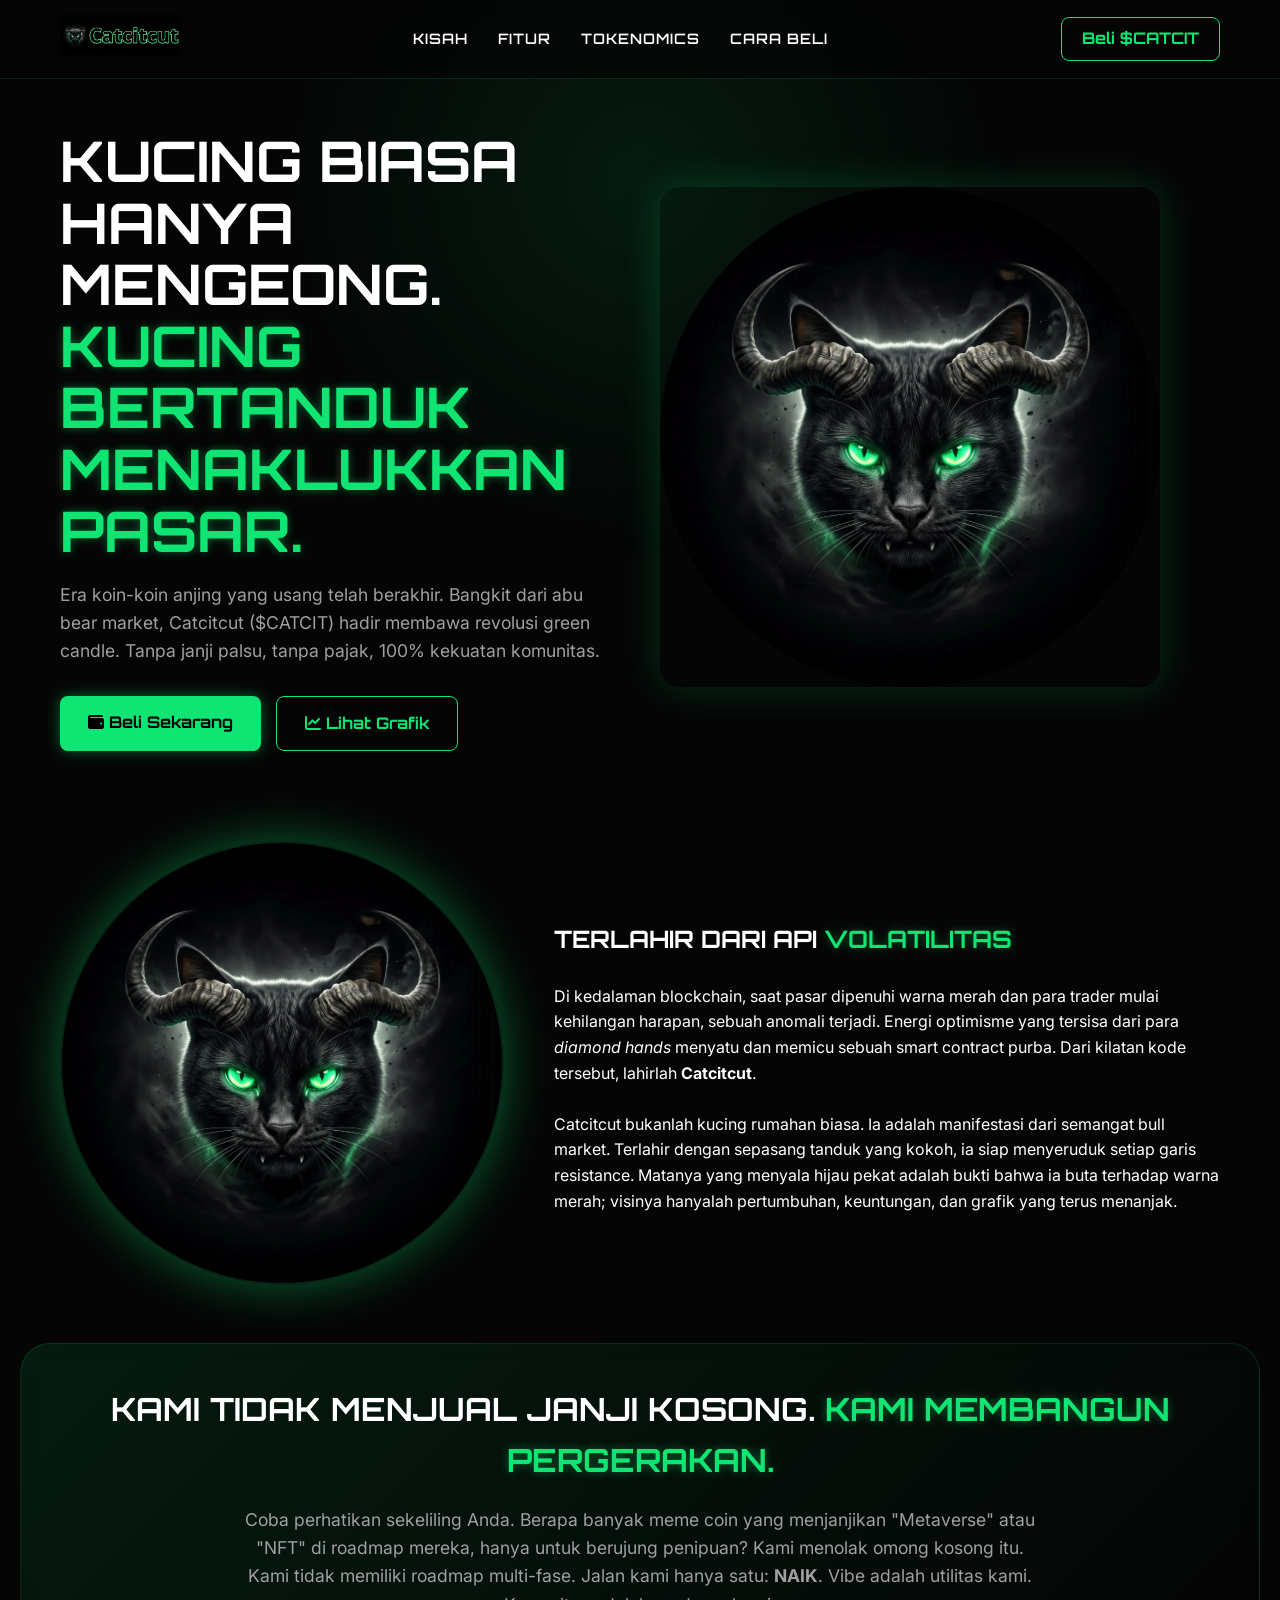
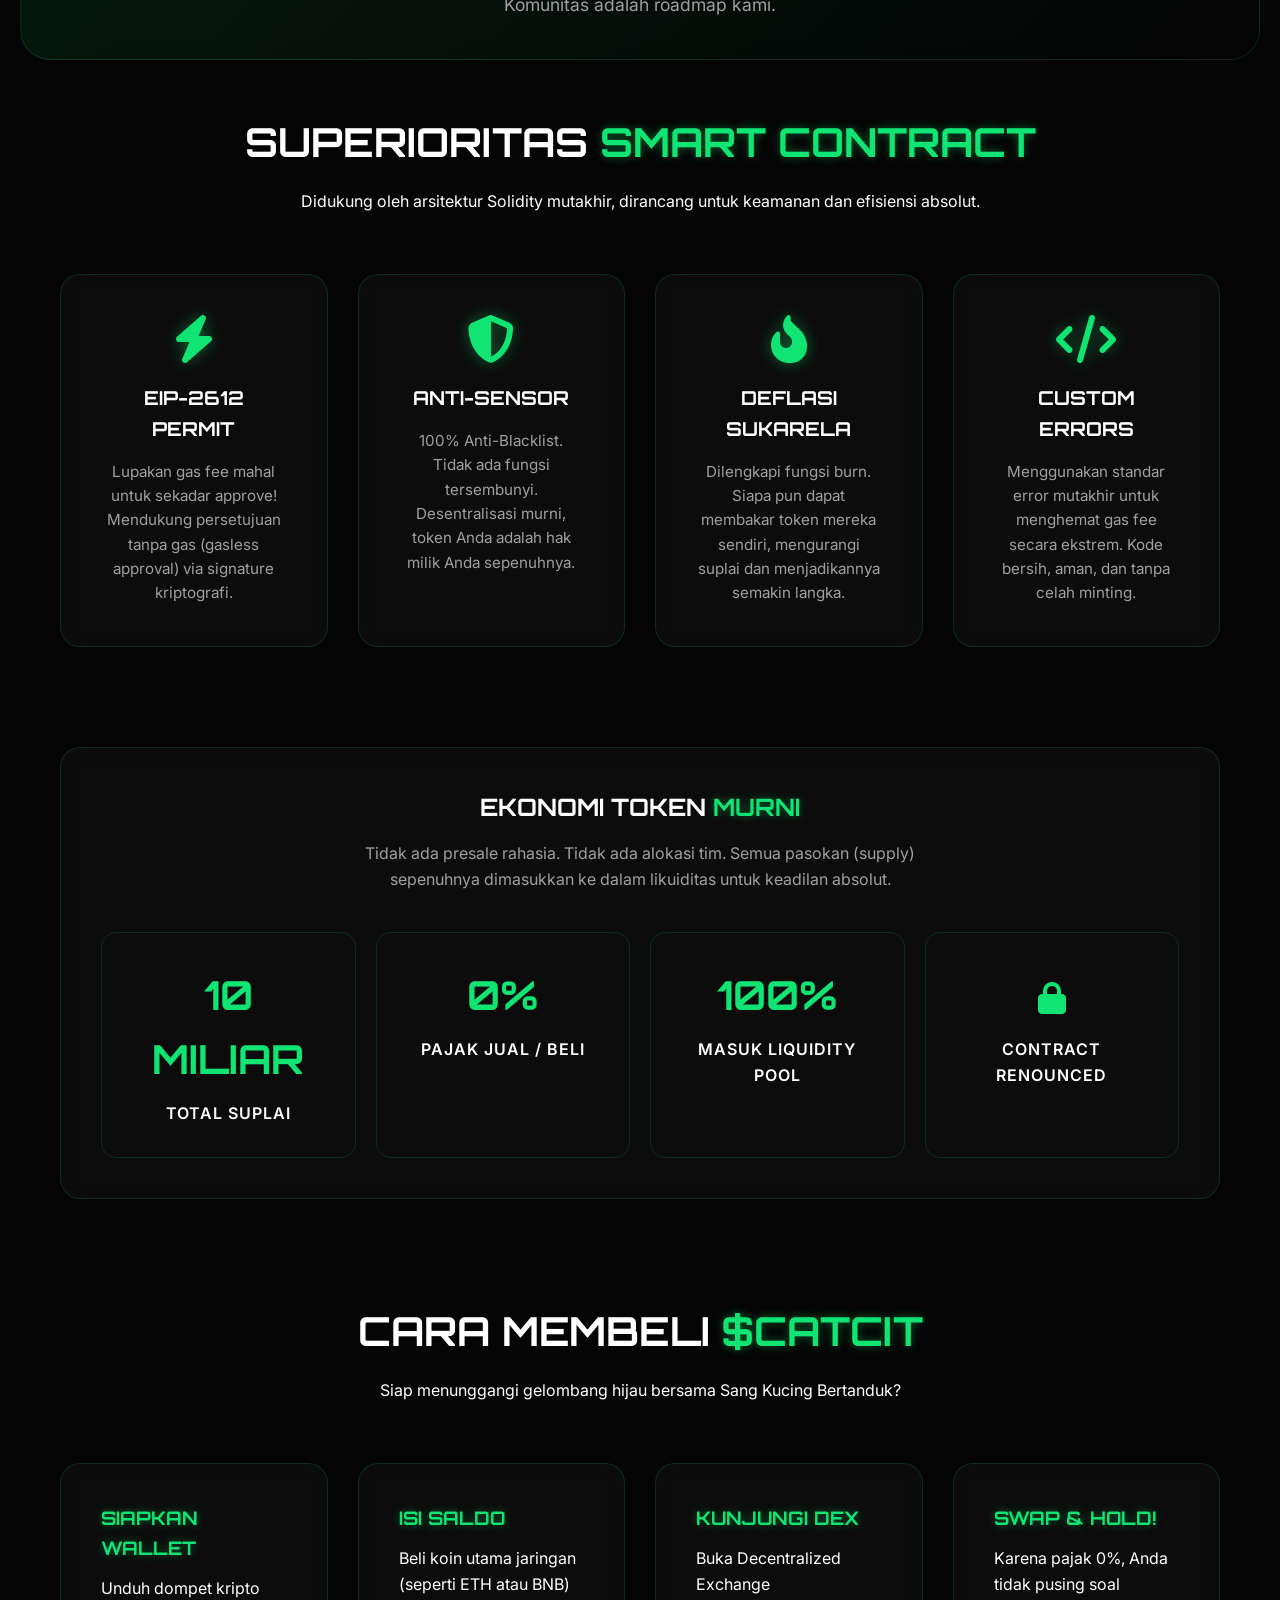
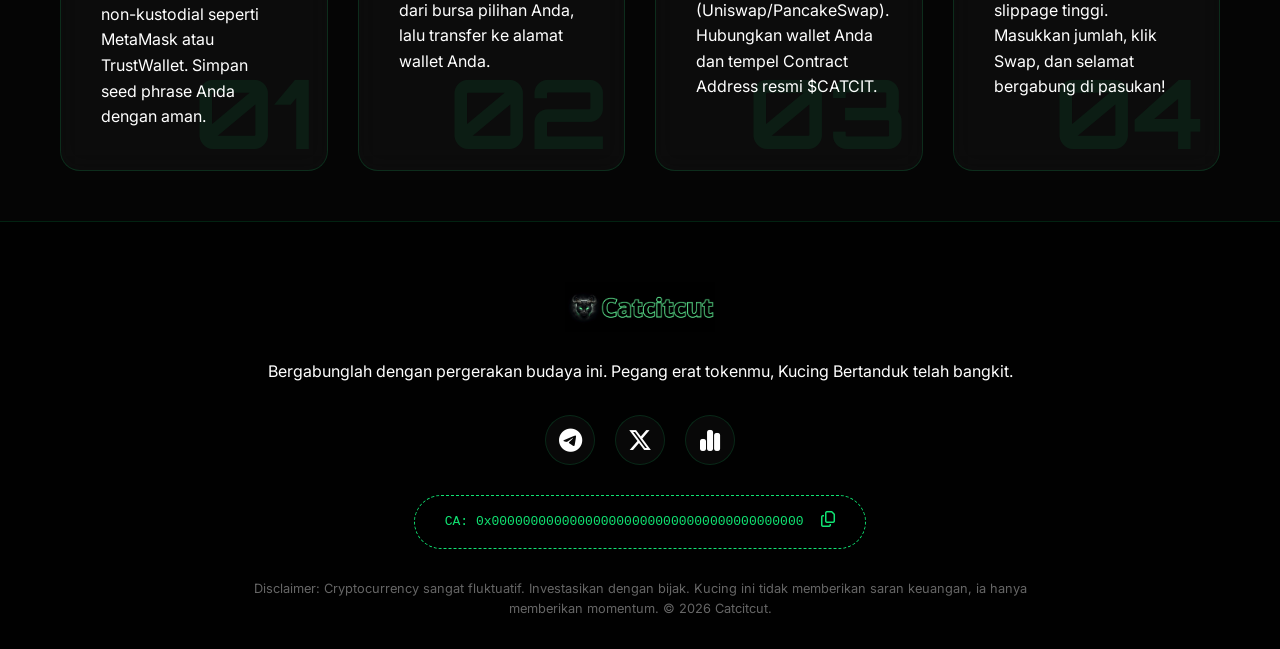
==== m.html @ 4933b70a "Update m.html" ====
<!DOCTYPE html>
<html lang="id">
<head>
    <meta charset="UTF-8">
    <meta name="viewport" content="width=device-width, initial-scale=1.0">
    <title>Catcitcut ($CATCIT) | Kucing Bertanduk Menaklukkan Pasar</title>
    
    <!-- Google Fonts: Orbitron (Futuristik) & Inter (Clean, Modern) -->
    <link rel="preconnect" href="https://fonts.googleapis.com">
    <link rel="preconnect" href="https://fonts.gstatic.com" crossorigin>
    <link href="https://fonts.googleapis.com/css2?family=Inter:wght@300;400;600&family=Orbitron:wght@500;700;900&display=swap" rel="stylesheet">
    
    <!-- Font Awesome -->
    <link rel="stylesheet" href="https://cdnjs.cloudflare.com/ajax/libs/font-awesome/6.4.0/css/all.min.css">

    <style>
        /* === CSS VARIABLES === */
        :root {
            --bg-color: #050505;
            --primary-green: #10E573;
            --primary-green-glow: rgba(16, 229, 115, 0.4);
            --glass-bg: rgba(255, 255, 255, 0.03);
            --glass-border: rgba(16, 229, 115, 0.15);
            --text-main: #ffffff;
            --text-muted: #a0a0a0;
        }

        /* === GLOBAL RESET & TYPOGRAPHY === */
        * {
            margin: 0;
            padding: 0;
            box-sizing: border-box;
            scroll-behavior: smooth;
        }

        body {
            background-color: var(--bg-color);
            color: var(--text-main);
            font-family: 'Inter', sans-serif;
            overflow-x: hidden;
            line-height: 1.6;
        }

        h1, h2, h3, h4, .brand-font {
            font-family: 'Orbitron', sans-serif;
            text-transform: uppercase;
        }

        a { text-decoration: none; color: inherit; }
        
        /* === AMBIENT BACKGROUND GLOW === */
        .ambient-glow {
            position: fixed;
            top: 20%;
            left: 50%;
            transform: translate(-50%, -50%);
            width: 60vw;
            height: 60vw;
            background: radial-gradient(circle, rgba(16,229,115,0.1) 0%, rgba(5,5,5,0) 70%);
            z-index: -1;
            pointer-events: none;
            animation: pulse-glow 8s infinite alternate ease-in-out;
        }

        /* === REUSABLE CLASSES === */
        .glass-panel {
            background: var(--glass-bg);
            backdrop-filter: blur(12px);
            -webkit-backdrop-filter: blur(12px);
            border: 1px solid var(--glass-border);
            border-radius: 20px;
            padding: 40px;
            transition: transform 0.3s ease, box-shadow 0.3s ease;
        }
        
        .glass-panel:hover {
            transform: translateY(-5px);
            box-shadow: 0 10px 30px var(--primary-green-glow);
        }

        .container {
            max-width: 1200px;
            margin: 0 auto;
            padding: 0 20px;
        }

        .text-green { color: var(--primary-green); text-shadow: 0 0 10px var(--primary-green-glow); }
        
        /* === BUTTONS === */
        .btn {
            display: inline-block;
            padding: 14px 28px;
            border-radius: 8px;
            font-family: 'Orbitron', sans-serif;
            font-weight: 700;
            font-size: 1rem;
            cursor: pointer;
            transition: all 0.3s ease;
            text-align: center;
        }

        .btn-primary {
            background: var(--primary-green);
            color: #000;
            box-shadow: 0 0 15px var(--primary-green-glow);
            border: none;
        }

        .btn-primary:hover {
            background: #0ed169;
            box-shadow: 0 0 25px var(--primary-green);
            transform: scale(1.05);
        }

        .btn-outline {
            background: transparent;
            color: var(--primary-green);
            border: 1px solid var(--primary-green);
        }

        .btn-outline:hover {
            background: rgba(16, 229, 115, 0.1);
            box-shadow: 0 0 15px var(--primary-green-glow);
        }

        /* === NAVBAR === */
        nav {
            position: fixed;
            top: 0;
            width: 100%;
            z-index: 100;
            background: rgba(5, 5, 5, 0.7);
            backdrop-filter: blur(10px);
            border-bottom: 1px solid var(--glass-border);
            padding: 15px 0;
        }

        .nav-container {
            display: flex;
            justify-content: space-between;
            align-items: center;
        }

        .nav-logo img { height: 40px; object-fit: contain; }

        .nav-links {
            display: flex;
            gap: 30px;
            list-style: none;
        }

        .nav-links a {
            font-size: 0.9rem;
            font-weight: 600;
            letter-spacing: 1px;
            transition: color 0.3s;
        }

        .nav-links a:hover { color: var(--primary-green); }

        /* === HERO SECTION === */
        .hero {
            /* Hapus min-height: 100vh; */
            padding: 130px 0 40px 0; /* Beri jarak atas untuk navbar, dan jarak bawah agar tidak terlalu jauh */
            display: flex;
            align-items: center;
        }

        .hero-content {
            display: grid;
            grid-template-columns: 1fr 1fr;
            gap: 40px;
            align-items: center;
        }

        .hero-text h1 {
            font-size: 3.5rem;
            line-height: 1.1;
            margin-bottom: 20px;
        }

        .hero-text p {
            font-size: 1.1rem;
            color: var(--text-muted);
            margin-bottom: 30px;
        }

        .hero-buttons {
            display: flex;
            gap: 15px;
            flex-wrap: wrap;
        }

        .hero-image img {
            width: 100%;
            max-width: 500px;
            border-radius: 20px;
            animation: float 6s ease-in-out infinite;
            box-shadow: 0 0 40px rgba(16, 229, 115, 0.2);
        }

        /* === LORE & SECTIONS === */
        section { padding: 50px 0; }
        
        .section-header {
            text-align: center;
            margin-bottom: 60px;
        }

        .section-header h2 { font-size: 2.5rem; margin-bottom: 15px; }
        
        .lore-grid {
            display: grid;
            grid-template-columns: 1fr 1.5fr;
            gap: 50px;
            align-items: center;
        }

        .lore-image img {
            width: 100%;
            border-radius: 50%;
            box-shadow: 0 0 50px var(--primary-green-glow);
            border: 2px solid var(--glass-border);
        }

        /* === ANTI-ROADMAP BANNER === */
        .manifesto-banner {
            text-align: center;
            background: linear-gradient(135deg, rgba(16,229,115,0.1), rgba(0,0,0,0));
        }

        .manifesto-banner h2 { font-size: 2rem; color: #fff; margin-bottom: 20px;}

        /* === FEATURES === */
        .features-grid {
            display: grid;
            grid-template-columns: repeat(auto-fit, minmax(250px, 1fr));
            gap: 30px;
        }

        .feature-card { text-align: center; }
        .feature-card i {
            font-size: 3rem;
            color: var(--primary-green);
            margin-bottom: 20px;
            text-shadow: 0 0 15px var(--primary-green-glow);
        }
        .feature-card h3 { margin-bottom: 15px; font-size: 1.2rem; }
        .feature-card p { color: var(--text-muted); font-size: 0.95rem; }

        /* === TOKENOMICS === */
        .tokenomics-wrap {
            display: flex;
            flex-direction: column;
            align-items: center;
            text-align: center;
        }
        .token-stat-grid {
            display: grid;
            grid-template-columns: repeat(auto-fit, minmax(200px, 1fr));
            gap: 20px;
            width: 100%;
            margin-top: 40px;
        }
        .token-stat {
            padding: 30px;
            border-radius: 15px;
            background: none;
            border: 1px solid var(--glass-border);
        }
        .token-stat h3 { font-size: 2.5rem; color: var(--primary-green); margin-bottom: 10px; }
        .token-stat p { font-weight: 600; text-transform: uppercase; letter-spacing: 1px; }

        /* === HOW TO BUY === */
        .htb-grid {
            display: grid;
            grid-template-columns: repeat(auto-fit, minmax(220px, 1fr));
            gap: 30px;
        }
        
        .htb-step { 
            position: relative; 
            z-index: 1; 
            overflow: hidden; 
            display: flex;
            flex-direction: column;
        }
        
        .step-number {
            position: absolute;
            bottom: 10px;      /* Dibuat positif agar pas menempel di dalam kotak bagian bawah */
            right: 15px;       /* Dibuat positif agar tidak keluar dari batas kanan kotak */
            font-size: 6rem;   
            line-height: 1;
            font-family: 'Orbitron', sans-serif;
            color: rgba(16, 229, 115, 0.08); 
            font-weight: 700;
            z-index: 0;
            pointer-events: none;
            user-select: none;
        }
        
        .htb-step h3 {
            position: relative;
            z-index: 2; 
            margin-bottom: 12px;
        }

        .htb-step p {
            position: relative;
            z-index: 2; 
        }
        
        /* === FOOTER === */
        footer {
            border-top: 1px solid var(--glass-border);
            padding: 60px 0 30px;
            background: rgba(0,0,0,0.8);
            text-align: center;
        }
        .social-links {
            display: flex;
            justify-content: center;
            gap: 20px;
            margin: 30px 0;
        }
        .social-links a {
            display: inline-flex;
            justify-content: center;
            align-items: center;
            width: 50px;
            height: 50px;
            border-radius: 50%;
            background: var(--glass-bg);
            border: 1px solid var(--glass-border);
            font-size: 1.5rem;
            transition: all 0.3s;
        }
        .social-links a:hover {
            background: var(--primary-green);
            color: #000;
            box-shadow: 0 0 15px var(--primary-green);
        }
        .contract-box {
            display: inline-block;
            background: #000;
            padding: 15px 30px;
            border-radius: 50px;
            border: 1px dashed var(--primary-green);
            margin-bottom: 30px;
            font-family: monospace;
            color: var(--primary-green);
            word-break: break-all;
        }

        /* === ANIMATIONS === */
        @keyframes float {
            0% { transform: translateY(0px); }
            50% { transform: translateY(-20px); }
            100% { transform: translateY(0px); }
        }
        @keyframes pulse-glow {
            0% { opacity: 0.5; transform: translate(-50%, -50%) scale(1); }
            100% { opacity: 0.8; transform: translate(-50%, -50%) scale(1.1); }
        }

        /* Scroll Reveal Utility Classes */
        .reveal {
            opacity: 0;
            transform: translateY(50px);
            transition: all 0.8s cubic-bezier(0.5, 0, 0, 1);
        }
        .reveal.active {
            opacity: 1;
            transform: translateY(0);
        }

        /* Efek Hover untuk Contract Box */
        .contract-box {
            cursor: pointer;
            transition: all 0.3s ease;
            user-select: none;
        }
        .contract-box:hover {
            background: rgba(16, 229, 115, 0.1);
            box-shadow: 0 0 15px var(--primary-green-glow);
            transform: scale(1.02);
        }

        /* === TOAST NOTIFICATION === */
        #toast {
            visibility: hidden;
            min-width: 280px;
            background-color: var(--primary-green);
            color: #000;
            text-align: center;
            border-radius: 8px;
            padding: 16px;
            position: fixed;
            z-index: 9999;
            left: 50%;
            bottom: 30px;
            transform: translateX(-50%);
            font-family: 'Inter', sans-serif;
            font-weight: 700;
            box-shadow: 0 0 20px var(--primary-green-glow);
            opacity: 0;
            transition: opacity 0.3s, bottom 0.3s;
        }

        #toast.show {
            visibility: visible;
            opacity: 1;
            bottom: 50px;
        }

        /* === MOBILE RESPONSIVE === */
        @media (max-width: 992px) {
            .hero-text h1 { font-size: 2.8rem; }
            .lore-grid { grid-template-columns: 1fr; text-align: center; }
            .lore-image { order: -1; max-width: 300px; margin: 0 auto; }
        }

        @media (max-width: 768px) {
            .nav-links { display: none; } 
            .hero-content { 
                grid-template-columns: 1fr; 
                text-align: center; 
                gap: 20px; /* Merapatkan jarak antara gambar dan teks di mode HP */
            }
            .hero-buttons { justify-content: center; }
            .hero-image { order: -1; margin: 0 auto; width: 80%; } /* Atur lebar gambar di HP */
            .hero-text h1 { font-size: 2.2rem; }
            
            /* Khusus mode HP, jarak antar section dirapatkan lagi */
            section { padding: 40px 0; }
            
            /* Khusus hero di mode HP */
            .hero { padding: 110px 0 30px 0; }
        }
    </style>
</head>
<body>

    <div class="ambient-glow"></div>

    <!-- NAVBAR -->
    <nav>
        <div class="container nav-container">
            <a href="#" class="nav-logo">
                <!-- Memanggil Logo Text Sesuai Instruksi -->
                <img src="Catcitcut_20260717_221025_0000.png" alt="Catcitcut Logo">
            </a>
            <ul class="nav-links brand-font">
                <li><a href="#lore">Kisah</a></li>
                <li><a href="#features">Fitur</a></li>
                <li><a href="#tokenomics">Tokenomics</a></li>
                <li><a href="#how-to-buy">Cara Beli</a></li>
            </ul>
            <a href="#how-to-buy" class="btn btn-outline" style="padding: 8px 20px;">Beli $CATCIT</a>
        </div>
    </nav>

    <!-- HERO SECTION -->
    <section class="hero">
        <div class="container hero-content reveal">
            <div class="hero-text">
                <h1>Kucing Biasa Hanya Mengeong.<br><span class="text-green">Kucing Bertanduk Menaklukkan Pasar.</span></h1>
                <p>Era koin-koin anjing yang usang telah berakhir. Bangkit dari abu bear market, Catcitcut ($CATCIT) hadir membawa revolusi green candle. Tanpa janji palsu, tanpa pajak, 100% kekuatan komunitas.</p>
                <div class="hero-buttons">
                    <a href="#how-to-buy" class="btn btn-primary"><i class="fa-solid fa-wallet"></i> Beli Sekarang</a>
                    <a href="#" class="btn btn-outline"><i class="fa-solid fa-chart-line"></i> Lihat Grafik</a>
                </div>
            </div>
            <div class="hero-image">
                <!-- Memanggil Gambar Kucing Utama -->
                <img src="1000319745-picsay.png" alt="Catcitcut Demon Cat">
            </div>
        </div>
    </section>

    <!-- LORE SECTION -->
    <section id="lore">
        <div class="container lore-grid reveal">
            <div class="lore-image">
                <img src="1000319745-picsay.png" alt="Catcitcut Eyes">
            </div>
            <div class="lore-text">
                <h2 class="brand-font">Terlahir dari Api <span class="text-green">Volatilitas</span></h2>
                <br>
                <p>Di kedalaman blockchain, saat pasar dipenuhi warna merah dan para trader mulai kehilangan harapan, sebuah anomali terjadi. Energi optimisme yang tersisa dari para <em>diamond hands</em> menyatu dan memicu sebuah smart contract purba. Dari kilatan kode tersebut, lahirlah <strong>Catcitcut</strong>.</p>
                <br>
                <p>Catcitcut bukanlah kucing rumahan biasa. Ia adalah manifestasi dari semangat bull market. Terlahir dengan sepasang tanduk yang kokoh, ia siap menyeruduk setiap garis resistance. Matanya yang menyala hijau pekat adalah bukti bahwa ia buta terhadap warna merah; visinya hanyalah pertumbuhan, keuntungan, dan grafik yang terus menanjak.</p>
            </div>
        </div>
    </section>

    <!-- ANTI-ROADMAP BANNER -->
    <section class="manifesto-banner glass-panel reveal" style="margin: 0 20px; border-radius: 30px;">
        <div class="container">
            <h2>Kami Tidak Menjual Janji Kosong. <span class="text-green">Kami Membangun Pergerakan.</span></h2>
            <p style="max-width: 800px; margin: 0 auto; color: var(--text-muted); font-size: 1.1rem;">
                Coba perhatikan sekeliling Anda. Berapa banyak meme coin yang menjanjikan "Metaverse" atau "NFT" di roadmap mereka, hanya untuk berujung penipuan? Kami menolak omong kosong itu. Kami tidak memiliki roadmap multi-fase. Jalan kami hanya satu: <strong>NAIK</strong>. Vibe adalah utilitas kami. Komunitas adalah roadmap kami.
            </p>
        </div>
    </section>

    <!-- FEATURES SECTION (SMART CONTRACT) -->
    <section id="features">
        <div class="container reveal">
            <div class="section-header">
                <h2>Superioritas <span class="text-green">Smart Contract</span></h2>
                <p>Didukung oleh arsitektur Solidity mutakhir, dirancang untuk keamanan dan efisiensi absolut.</p>
            </div>
            <div class="features-grid">
                <div class="feature-card glass-panel">
                    <i class="fa-solid fa-bolt"></i>
                    <h3 class="brand-font">EIP-2612 Permit</h3>
                    <p>Lupakan gas fee mahal untuk sekadar approve! Mendukung persetujuan tanpa gas (gasless approval) via signature kriptografi.</p>
                </div>
                <div class="feature-card glass-panel">
                    <i class="fa-solid fa-shield-halved"></i>
                    <h3 class="brand-font">Anti-Sensor</h3>
                    <p>100% Anti-Blacklist. Tidak ada fungsi tersembunyi. Desentralisasi murni, token Anda adalah hak milik Anda sepenuhnya.</p>
                </div>
                <div class="feature-card glass-panel">
                    <i class="fa-solid fa-fire-flame-curved"></i>
                    <h3 class="brand-font">Deflasi Sukarela</h3>
                    <p>Dilengkapi fungsi burn. Siapa pun dapat membakar token mereka sendiri, mengurangi suplai dan menjadikannya semakin langka.</p>
                </div>
                <div class="feature-card glass-panel">
                    <i class="fa-solid fa-code"></i>
                    <h3 class="brand-font">Custom Errors</h3>
                    <p>Menggunakan standar error mutakhir untuk menghemat gas fee secara ekstrem. Kode bersih, aman, dan tanpa celah minting.</p>
                </div>
            </div>
        </div>
    </section>

    <!-- TOKENOMICS SECTION -->
    <section id="tokenomics">
        <div class="container reveal">
            <div class="glass-panel tokenomics-wrap">
                <h2>Ekonomi Token <span class="text-green">Murni</span></h2>
                <p style="color: var(--text-muted); max-width: 600px; margin-top: 15px;">Tidak ada presale rahasia. Tidak ada alokasi tim. Semua pasokan (supply) sepenuhnya dimasukkan ke dalam likuiditas untuk keadilan absolut.</p>
                
                <div class="token-stat-grid">
                    <div class="token-stat">
                        <h3>10 Miliar</h3>
                        <p>Total Suplai</p>
                    </div>
                    <div class="token-stat">
                        <h3>0%</h3>
                        <p>Pajak Jual / Beli</p>
                    </div>
                    <div class="token-stat">
                        <h3>100%</h3>
                        <p>Masuk Liquidity Pool</p>
                    </div>
                    <div class="token-stat">
                        <h3><i class="fa-solid fa-lock" style="font-size: 2rem;"></i></h3>
                        <p>Contract Renounced</p>
                    </div>
                </div>
            </div>
        </div>
    </section>

    <!-- HOW TO BUY SECTION -->
    <section id="how-to-buy">
        <div class="container reveal">
            <div class="section-header">
                <h2>Cara Membeli <span class="text-green">$CATCIT</span></h2>
                <p>Siap menunggangi gelombang hijau bersama Sang Kucing Bertanduk?</p>
            </div>
            <div class="htb-grid">
                <div class="htb-step glass-panel">
                    <span class="step-number">01</span>
                    <h3 class="brand-font text-green">Siapkan Wallet</h3>
                    <p>Unduh dompet kripto non-kustodial seperti MetaMask atau TrustWallet. Simpan seed phrase Anda dengan aman.</p>
                </div>
                <div class="htb-step glass-panel">
                    <span class="step-number">02</span>
                    <h3 class="brand-font text-green">Isi Saldo</h3>
                    <p>Beli koin utama jaringan (seperti ETH atau BNB) dari bursa pilihan Anda, lalu transfer ke alamat wallet Anda.</p>
                </div>
                <div class="htb-step glass-panel">
                    <span class="step-number">03</span>
                    <h3 class="brand-font text-green">Kunjungi DEX</h3>
                    <p>Buka Decentralized Exchange (Uniswap/PancakeSwap). Hubungkan wallet Anda dan tempel Contract Address resmi $CATCIT.</p>
                </div>
                <div class="htb-step glass-panel">
                    <span class="step-number">04</span>
                    <h3 class="brand-font text-green">Swap & Hold!</h3>
                    <p>Karena pajak 0%, Anda tidak pusing soal slippage tinggi. Masukkan jumlah, klik Swap, dan selamat bergabung di pasukan!</p>
                </div>
            </div>
        </div>
    </section>

    <!-- FOOTER -->
    <footer class="reveal">
        <div class="container">
            <img src="Catcitcut_20260717_221025_0000.png" alt="Catcitcut Logo" style="height: 50px; margin-bottom: 20px;">
            <p>Bergabunglah dengan pergerakan budaya ini. Pegang erat tokenmu, Kucing Bertanduk telah bangkit.</p>
            
            <div class="social-links">
                <a href="#"><i class="fa-brands fa-telegram"></i></a>
                <a href="#"><i class="fa-brands fa-x-twitter"></i></a>
                <a href="#"><i class="fa-solid fa-chart-simple"></i></a>
            </div>

            <div class="contract-box" onclick="copyCA()" title="Klik untuk menyalin">
                CA: <span id="ca-text">0x0000000000000000000000000000000000000000</span>
                <i class="fa-regular fa-copy" style="margin-left: 10px;"></i>
            </div>

            <p style="font-size: 0.8rem; color: #666; max-width: 800px; margin: 0 auto;">
                Disclaimer: Cryptocurrency sangat fluktuatif. Investasikan dengan bijak. Kucing ini tidak memberikan saran keuangan, ia hanya memberikan momentum. © 2026 Catcitcut.
            </p>
        </div>
    </footer>

    <div id="toast"><i class="fa-solid fa-check"></i> Contract Address berhasil tersalin!</div>

    <!-- Vanilla JS untuk Animasi Smooth Scroll (Lightweight Intersection Observer) -->
    <script>
        document.addEventListener("DOMContentLoaded", function() {
            const reveals = document.querySelectorAll(".reveal");

            const revealOptions = {
                threshold: 0.15,
                rootMargin: "0px 0px -50px 0px"
            };

            const revealOnScroll = new IntersectionObserver(function(entries, observer) {
                entries.forEach(entry => {
                    if (!entry.isIntersecting) return;
                    entry.target.classList.add("active");
                    observer.unobserve(entry.target); // Animasi hanya berjalan sekali
                });
            }, revealOptions);

            reveals.forEach(reveal => {
                revealOnScroll.observe(reveal);
            });
        });

        // Fungsi Copy Contract Address & Munculkan Toast
        function copyCA() {
            const caText = document.getElementById("ca-text").innerText;
            navigator.clipboard.writeText(caText).then(() => {
                const toast = document.getElementById("toast");
                toast.classList.add("show");
                
                // Hilangkan toast setelah 3 detik
                setTimeout(() => { 
                    toast.classList.remove("show"); 
                }, 3000);
            }).catch(err => {
                console.error('Gagal menyalin teks: ', err);
            });
        }
    </script>
</body>
</html>
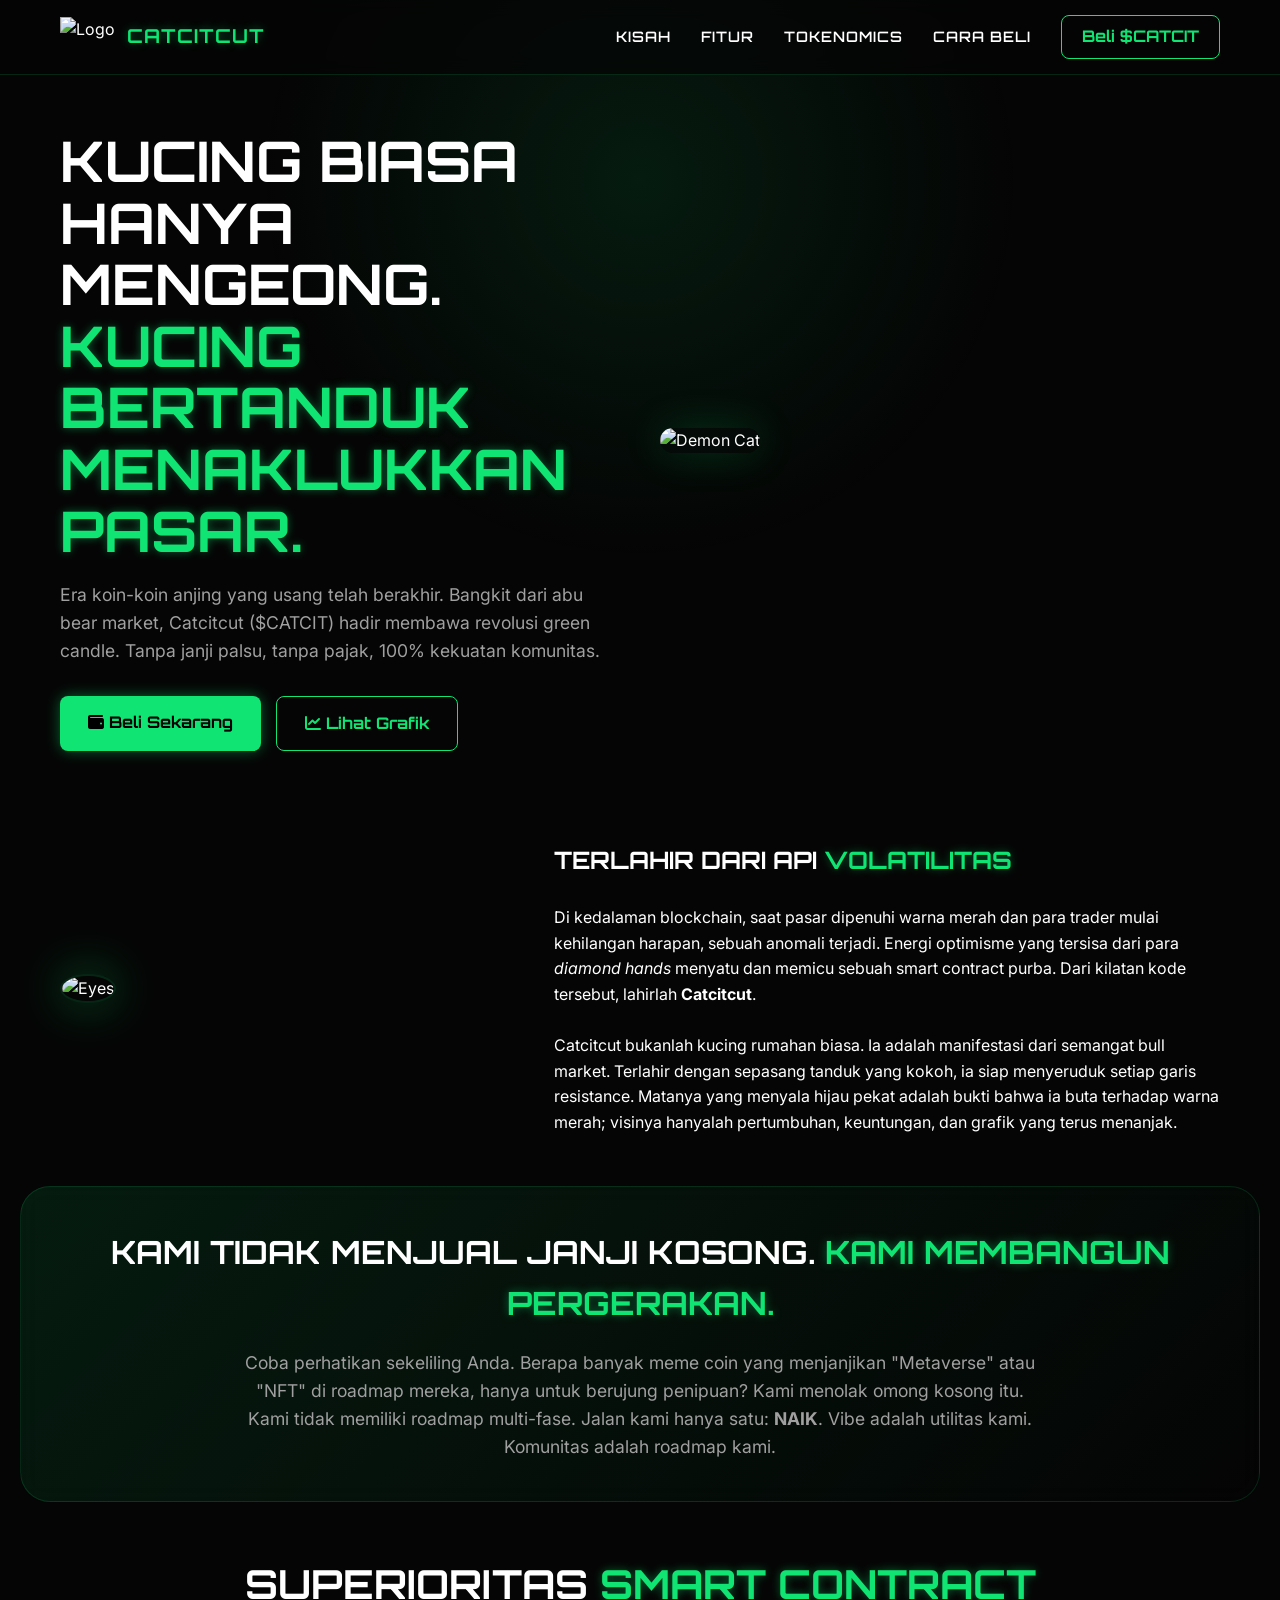
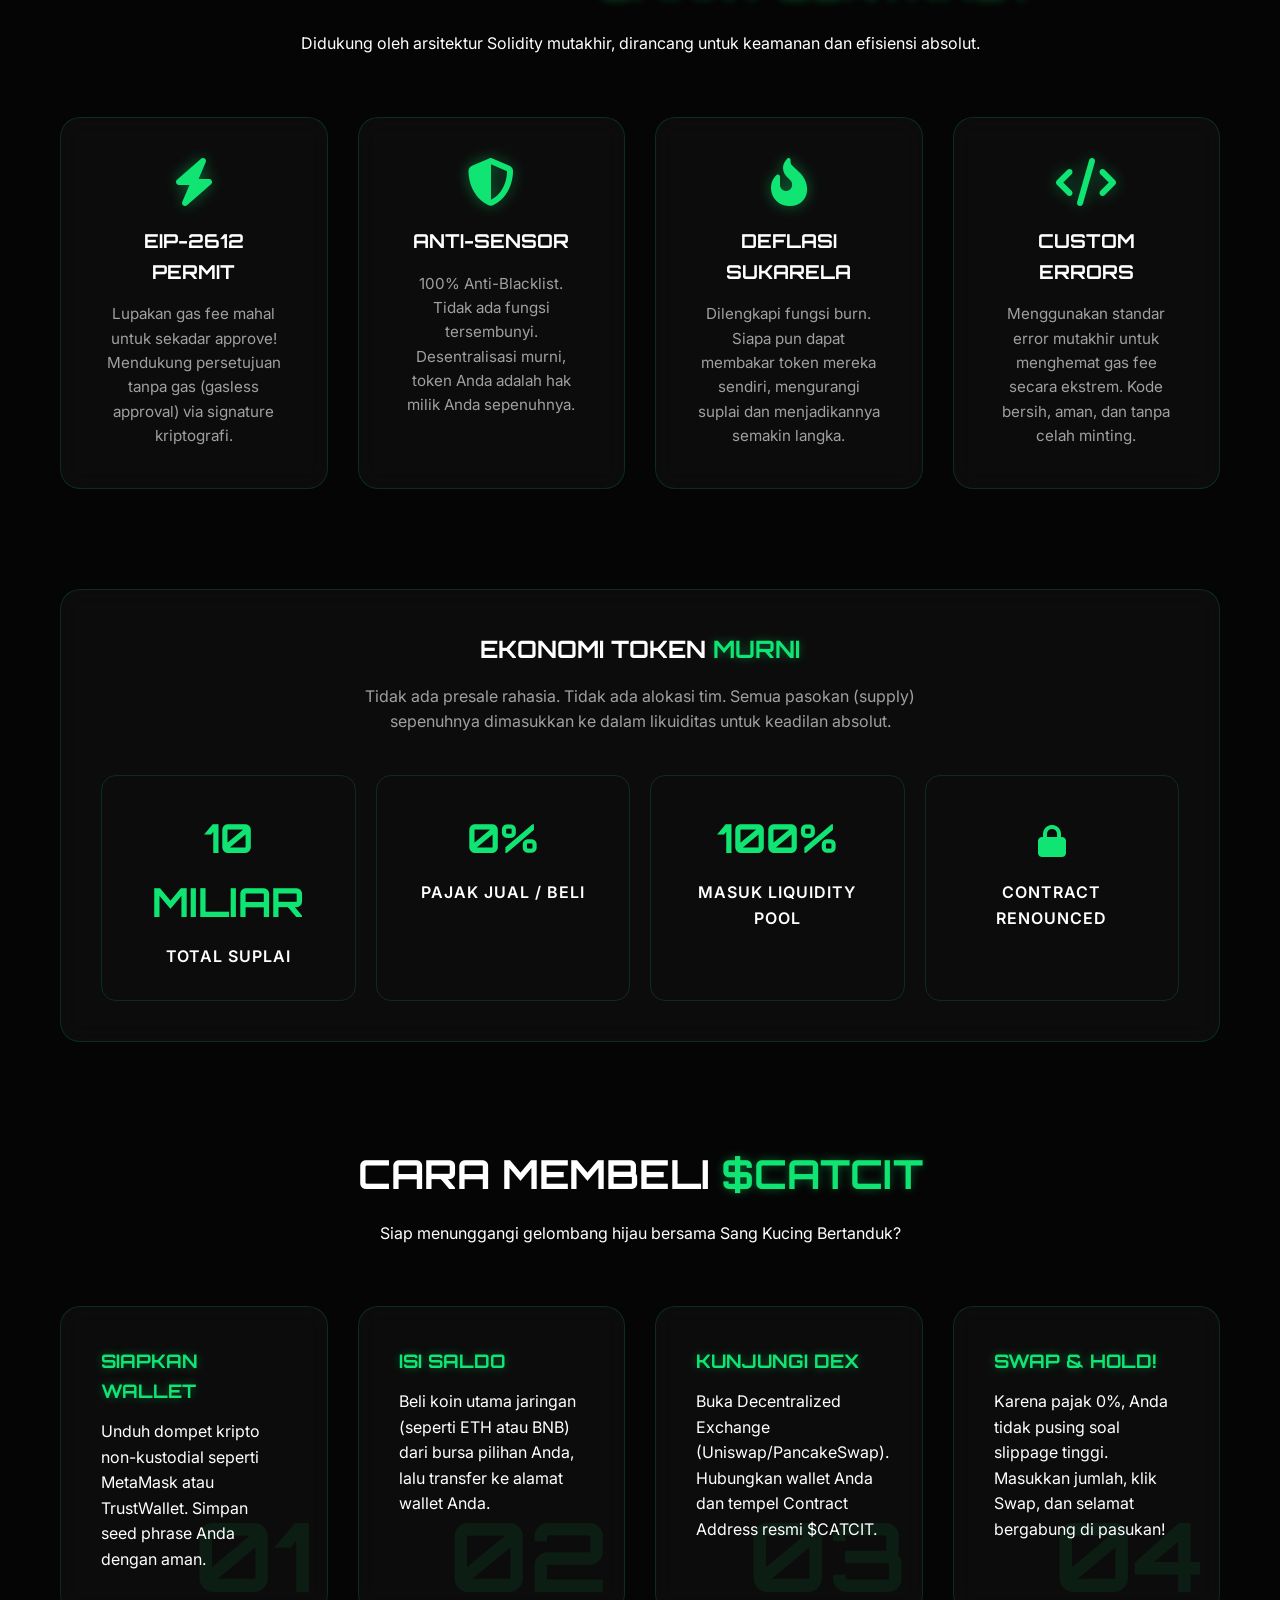
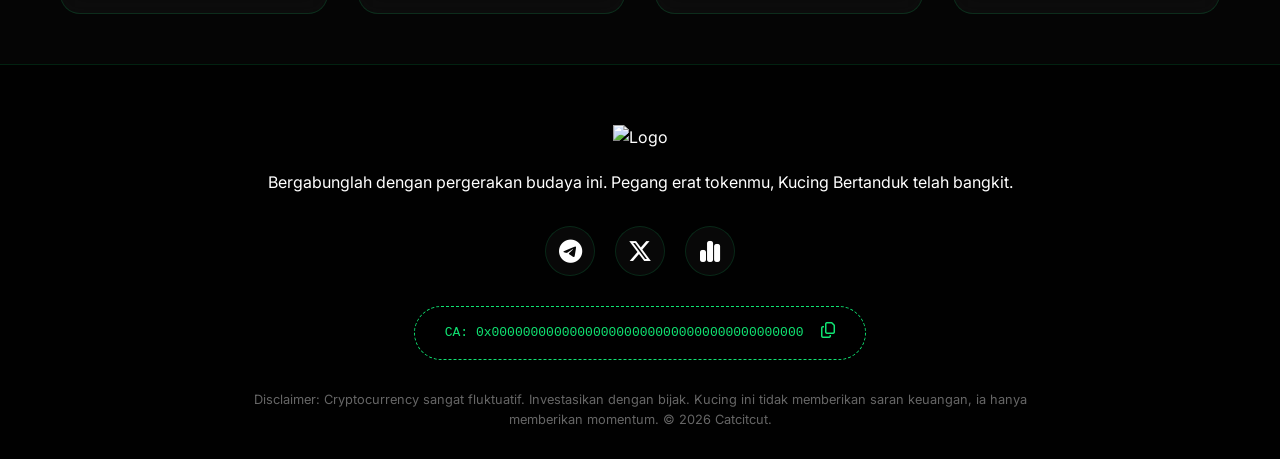
==== commit a4cf25cc: "Update m.html" ====
--- a/m.html
+++ b/m.html
@@ -141,7 +141,34 @@
             align-items: center;
         }
 
-        .nav-logo img { height: 40px; object-fit: contain; }
+        .nav-logo {
+            display: flex;
+            align-items: center;
+            gap: 12px; /* Jarak antara gambar logo dan teks */
+            text-decoration: none;
+        }
+
+        .nav-logo img { 
+            height: 40px; 
+            object-fit: contain; 
+        }
+
+        .brand-text {
+            font-family: 'Orbitron', sans-serif;
+            font-size: 1.2rem;
+            font-weight: 700;
+            color: var(--primary-green);
+            text-shadow: 0 0 10px var(--primary-green-glow);
+            text-transform: uppercase;
+            letter-spacing: 1px;
+        }
+
+        /* Wrapper menu desktop */
+        .nav-menu {
+            display: flex;
+            align-items: center;
+            gap: 30px;
+        }
 
         .nav-links {
             display: flex;
@@ -157,6 +184,19 @@
         }
 
         .nav-links a:hover { color: var(--primary-green); }
+
+        .nav-btn {
+            padding: 8px 20px;
+        }
+
+        /* Sembunyikan hamburger di PC */
+        .hamburger {
+            display: none;
+            cursor: pointer;
+            font-size: 1.8rem;
+            color: var(--primary-green);
+            transition: transform 0.3s ease;
+        }
 
         /* === HERO SECTION === */
         .hero {
@@ -422,7 +462,6 @@
         }
 
         @media (max-width: 768px) {
-            .nav-links { display: none; } 
             .hero-content { 
                 grid-template-columns: 1fr; 
                 text-align: center; 
@@ -437,6 +476,47 @@
             
             /* Khusus hero di mode HP */
             .hero { padding: 110px 0 30px 0; }
+            .hamburger {
+                display: block; /* Munculkan hamburger di HP */
+            }
+
+            .nav-menu {
+                position: absolute;
+                top: 70px; /* Tepat di bawah navbar */
+                left: 0;
+                width: 100%;
+                background: rgba(5, 5, 5, 0.98);
+                backdrop-filter: blur(15px);
+                border-bottom: 1px solid var(--glass-border);
+                flex-direction: column;
+                padding: 30px 20px;
+                gap: 25px;
+                text-align: center;
+                
+                /* Animasi smooth turun dari atas */
+                opacity: 0;
+                visibility: hidden;
+                transform: translateY(-20px);
+                transition: all 0.3s ease;
+            }
+
+            /* Class saat menu terbuka */
+            .nav-menu.active {
+                opacity: 1;
+                visibility: visible;
+                transform: translateY(0);
+            }
+
+            .nav-links {
+                flex-direction: column;
+                gap: 25px;
+            }
+
+            .nav-btn {
+                width: 100%; /* Tombol lebar penuh di HP */
+                max-width: 300px;
+                margin-top: 10px; /* Memberi jarak extra dari menu di atasnya */
+            }
         }
     </style>
 </head>
@@ -448,19 +528,28 @@
     <nav>
         <div class="container nav-container">
             <a href="#" class="nav-logo">
-                <!-- Memanggil Logo Text Sesuai Instruksi -->
-                <img src="Catcitcut_20260717_221025_0000.png" alt="Catcitcut Logo">
+                <img src="cc.png" alt="Logo">
+                <span class="brand-text">Catcitcut</span>
             </a>
-            <ul class="nav-links brand-font">
-                <li><a href="#lore">Kisah</a></li>
-                <li><a href="#features">Fitur</a></li>
-                <li><a href="#tokenomics">Tokenomics</a></li>
-                <li><a href="#how-to-buy">Cara Beli</a></li>
-            </ul>
-            <a href="#how-to-buy" class="btn btn-outline" style="padding: 8px 20px;">Beli $CATCIT</a>
+            
+            <!-- Wrapper menu untuk menampung link dan tombol beli -->
+            <div class="nav-menu">
+                <ul class="nav-links brand-font">
+                    <li><a href="#lore">Kisah</a></li>
+                    <li><a href="#features">Fitur</a></li>
+                    <li><a href="#tokenomics">Tokenomics</a></li>
+                    <li><a href="#how-to-buy">Cara Beli</a></li>
+                </ul>
+                <a href="#how-to-buy" class="btn btn-outline nav-btn">Beli $CATCIT</a>
+            </div>
+
+            <!-- Tombol Hamburger -->
+            <div class="hamburger">
+                <i class="fa-solid fa-bars"></i>
+            </div>
         </div>
     </nav>
-
+    
     <!-- HERO SECTION -->
     <section class="hero">
         <div class="container hero-content reveal">
@@ -474,7 +563,7 @@
             </div>
             <div class="hero-image">
                 <!-- Memanggil Gambar Kucing Utama -->
-                <img src="1000319745-picsay.png" alt="Catcitcut Demon Cat">
+                <img src="ccc.png" alt="Demon Cat">
             </div>
         </div>
     </section>
@@ -483,7 +572,7 @@
     <section id="lore">
         <div class="container lore-grid reveal">
             <div class="lore-image">
-                <img src="1000319745-picsay.png" alt="Catcitcut Eyes">
+                <img src="cc.png" alt="Eyes">
             </div>
             <div class="lore-text">
                 <h2 class="brand-font">Terlahir dari Api <span class="text-green">Volatilitas</span></h2>
@@ -601,7 +690,7 @@
     <!-- FOOTER -->
     <footer class="reveal">
         <div class="container">
-            <img src="Catcitcut_20260717_221025_0000.png" alt="Catcitcut Logo" style="height: 50px; margin-bottom: 20px;">
+            <img src="c.png" alt="Logo" style="height: 50px; margin-bottom: 20px;">
             <p>Bergabunglah dengan pergerakan budaya ini. Pegang erat tokenmu, Kucing Bertanduk telah bangkit.</p>
             
             <div class="social-links">
@@ -661,6 +750,37 @@
                 console.error('Gagal menyalin teks: ', err);
             });
         }
+
+        // Animasi Hamburger Menu & Ganti Ikon
+        const hamburger = document.querySelector('.hamburger');
+        const navMenu = document.querySelector('.nav-menu');
+        const hamburgerIcon = document.querySelector('.hamburger i');
+        const navItems = document.querySelectorAll('.nav-links a, .nav-btn');
+
+        hamburger.addEventListener('click', () => {
+            navMenu.classList.toggle('active');
+            
+            // Toggle ganti ikon FontAwesome (Bars <-> Xmark)
+            if (navMenu.classList.contains('active')) {
+                hamburgerIcon.classList.remove('fa-bars');
+                hamburgerIcon.classList.add('fa-xmark');
+                hamburgerIcon.style.transform = 'rotate(90deg)'; // Efek putar halus
+            } else {
+                hamburgerIcon.classList.remove('fa-xmark');
+                hamburgerIcon.classList.add('fa-bars');
+                hamburgerIcon.style.transform = 'rotate(0deg)';
+            }
+        });
+
+        // Tutup menu otomatis jika salah satu link atau tombol Beli diklik
+        navItems.forEach(item => {
+            item.addEventListener('click', () => {
+                navMenu.classList.remove('active');
+                hamburgerIcon.classList.remove('fa-xmark');
+                hamburgerIcon.classList.add('fa-bars');
+                hamburgerIcon.style.transform = 'rotate(0deg)';
+            });
+        });
     </script>
 </body>
 </html>
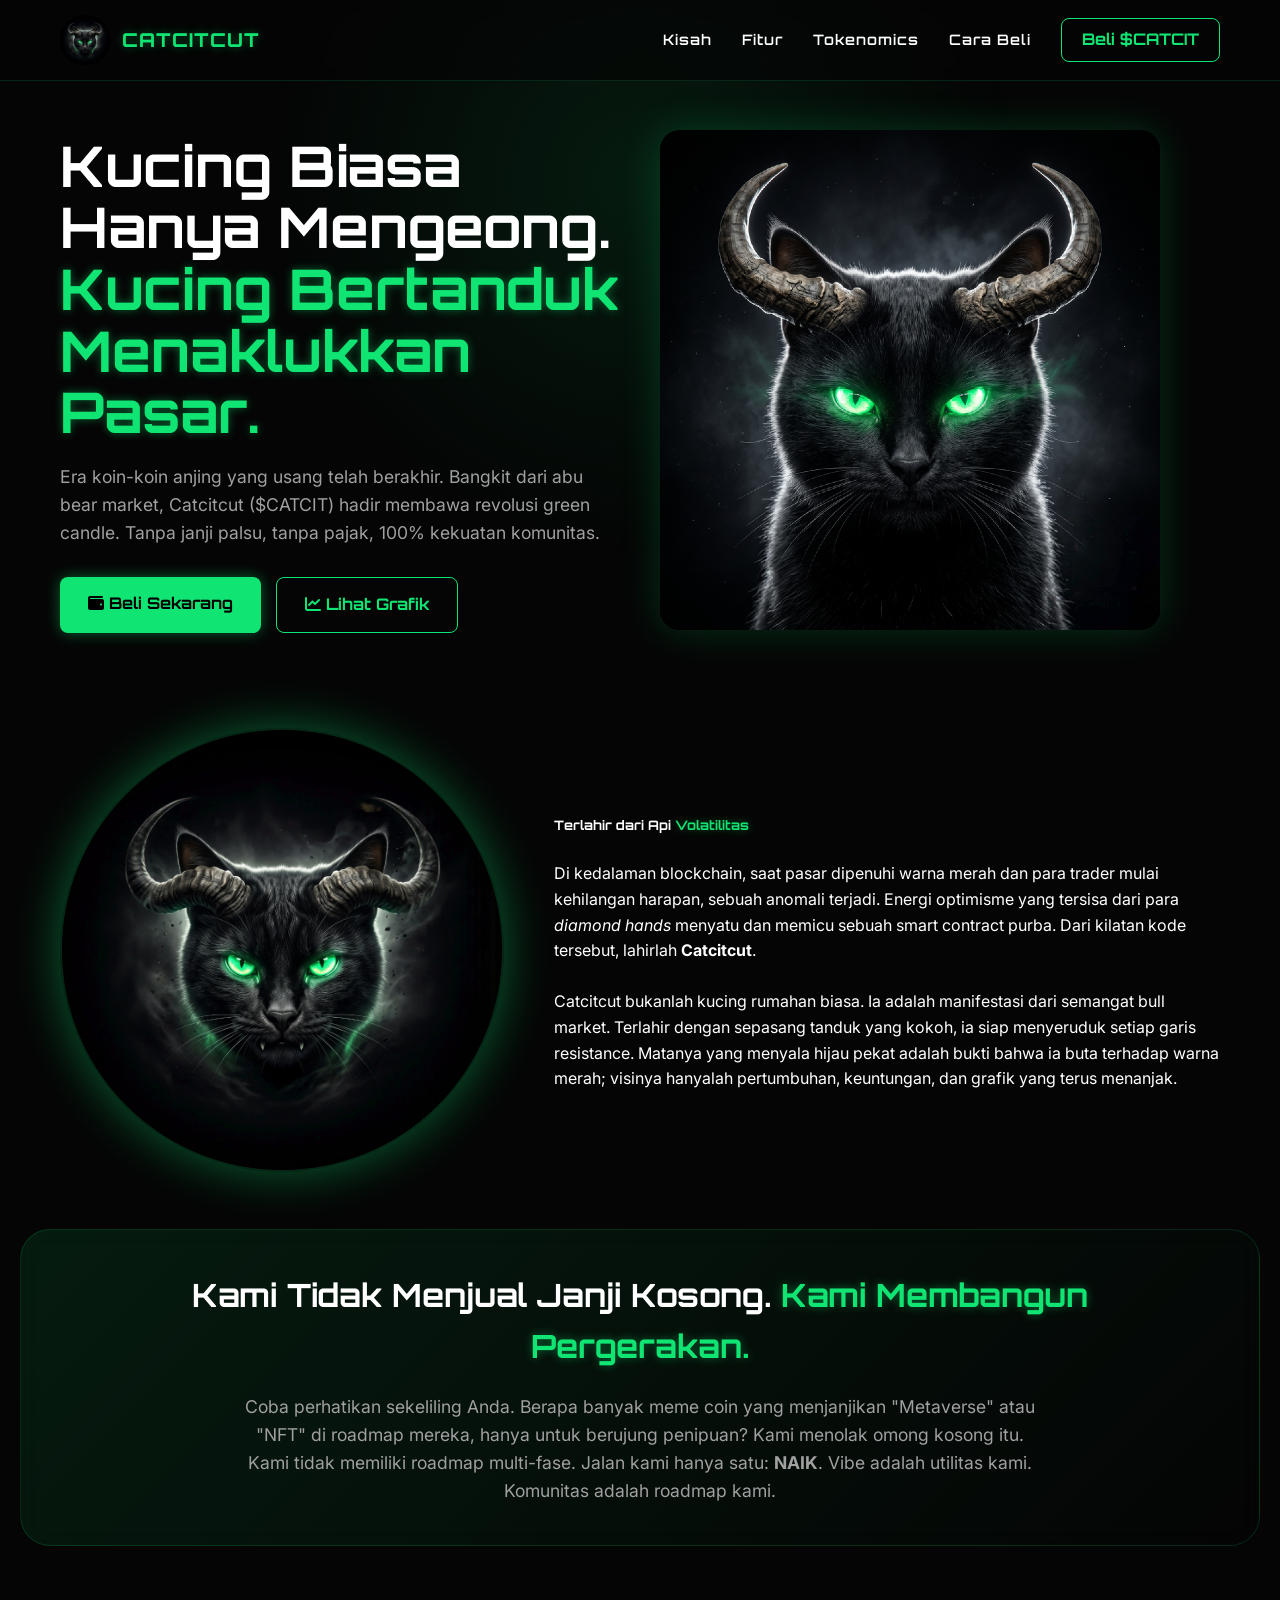
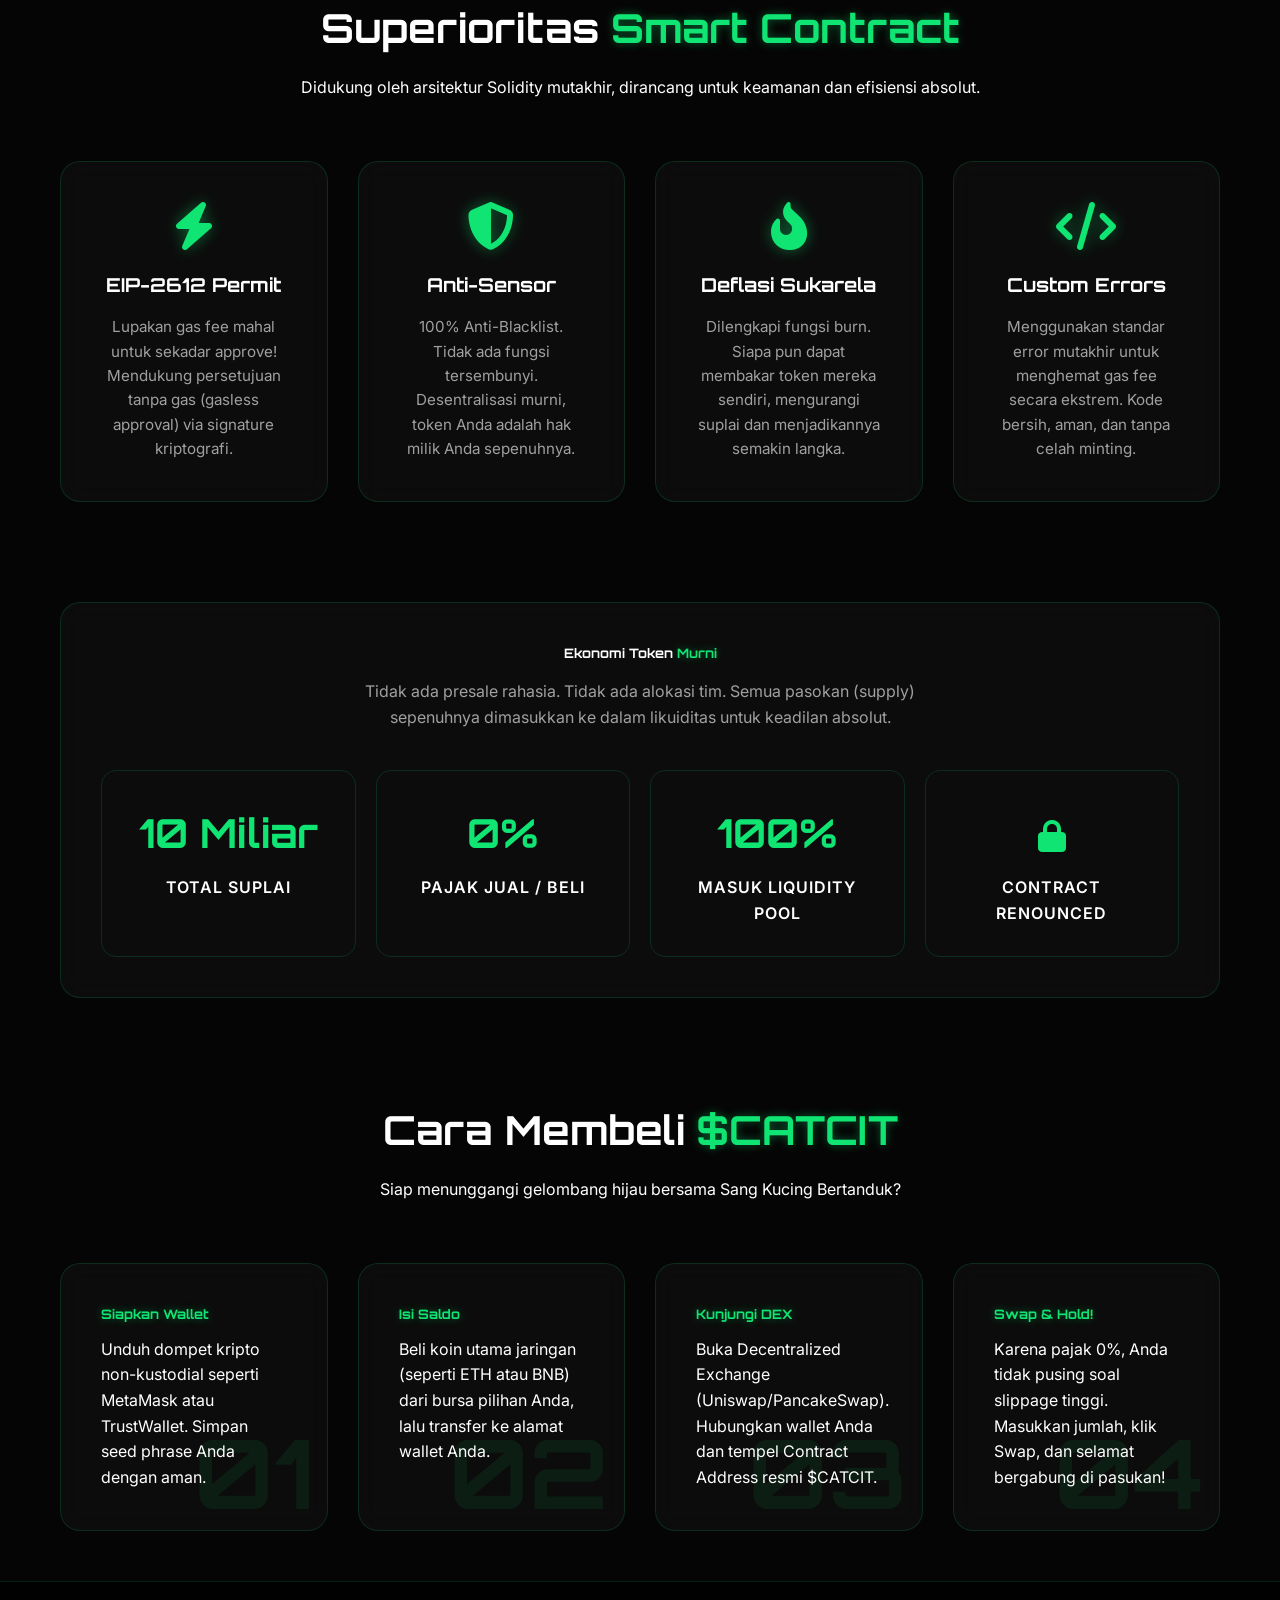
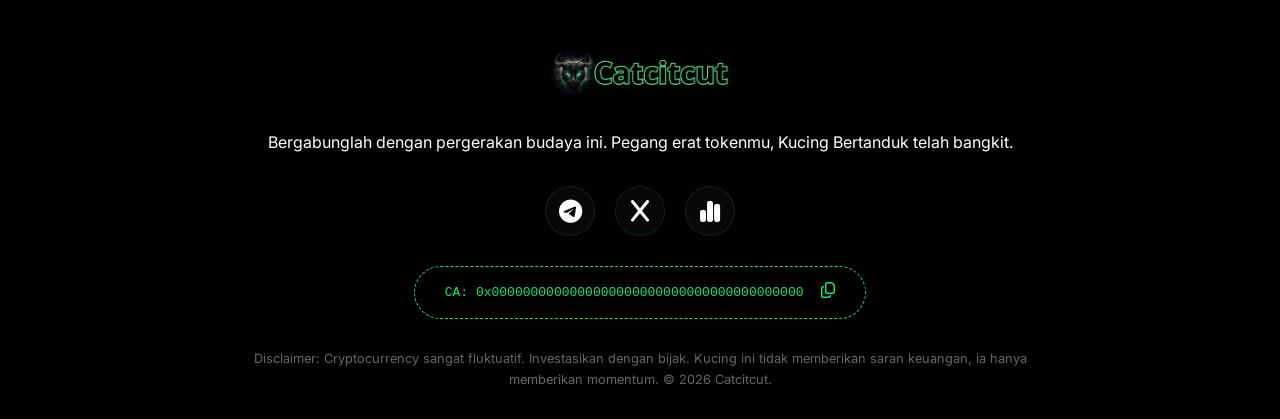
==== commit a6b7b0ae: "Update m.html" ====
--- a/m.html
+++ b/m.html
@@ -43,7 +43,7 @@
 
         h1, h2, h3, h4, .brand-font {
             font-family: 'Orbitron', sans-serif;
-            text-transform: uppercase;
+            font-size: 13px;
         }
 
         a { text-decoration: none; color: inherit; }
@@ -149,14 +149,14 @@
         }
 
         .nav-logo img { 
-            height: 40px; 
+            height: 50px; 
             object-fit: contain; 
         }
 
         .brand-text {
             font-family: 'Orbitron', sans-serif;
             font-size: 1.2rem;
-            font-weight: 700;
+            font-weight: 800;
             color: var(--primary-green);
             text-shadow: 0 0 10px var(--primary-green-glow);
             text-transform: uppercase;
@@ -690,12 +690,12 @@
     <!-- FOOTER -->
     <footer class="reveal">
         <div class="container">
-            <img src="c.png" alt="Logo" style="height: 50px; margin-bottom: 20px;">
+            <img src="c.png" alt="Logo" style="height: 60px; margin-bottom: 20px;">
             <p>Bergabunglah dengan pergerakan budaya ini. Pegang erat tokenmu, Kucing Bertanduk telah bangkit.</p>
             
             <div class="social-links">
                 <a href="#"><i class="fa-brands fa-telegram"></i></a>
-                <a href="#"><i class="fa-brands fa-x-twitter"></i></a>
+                <a href="#"><i class="fa-brands fa-x"></i></a>
                 <a href="#"><i class="fa-solid fa-chart-simple"></i></a>
             </div>
 
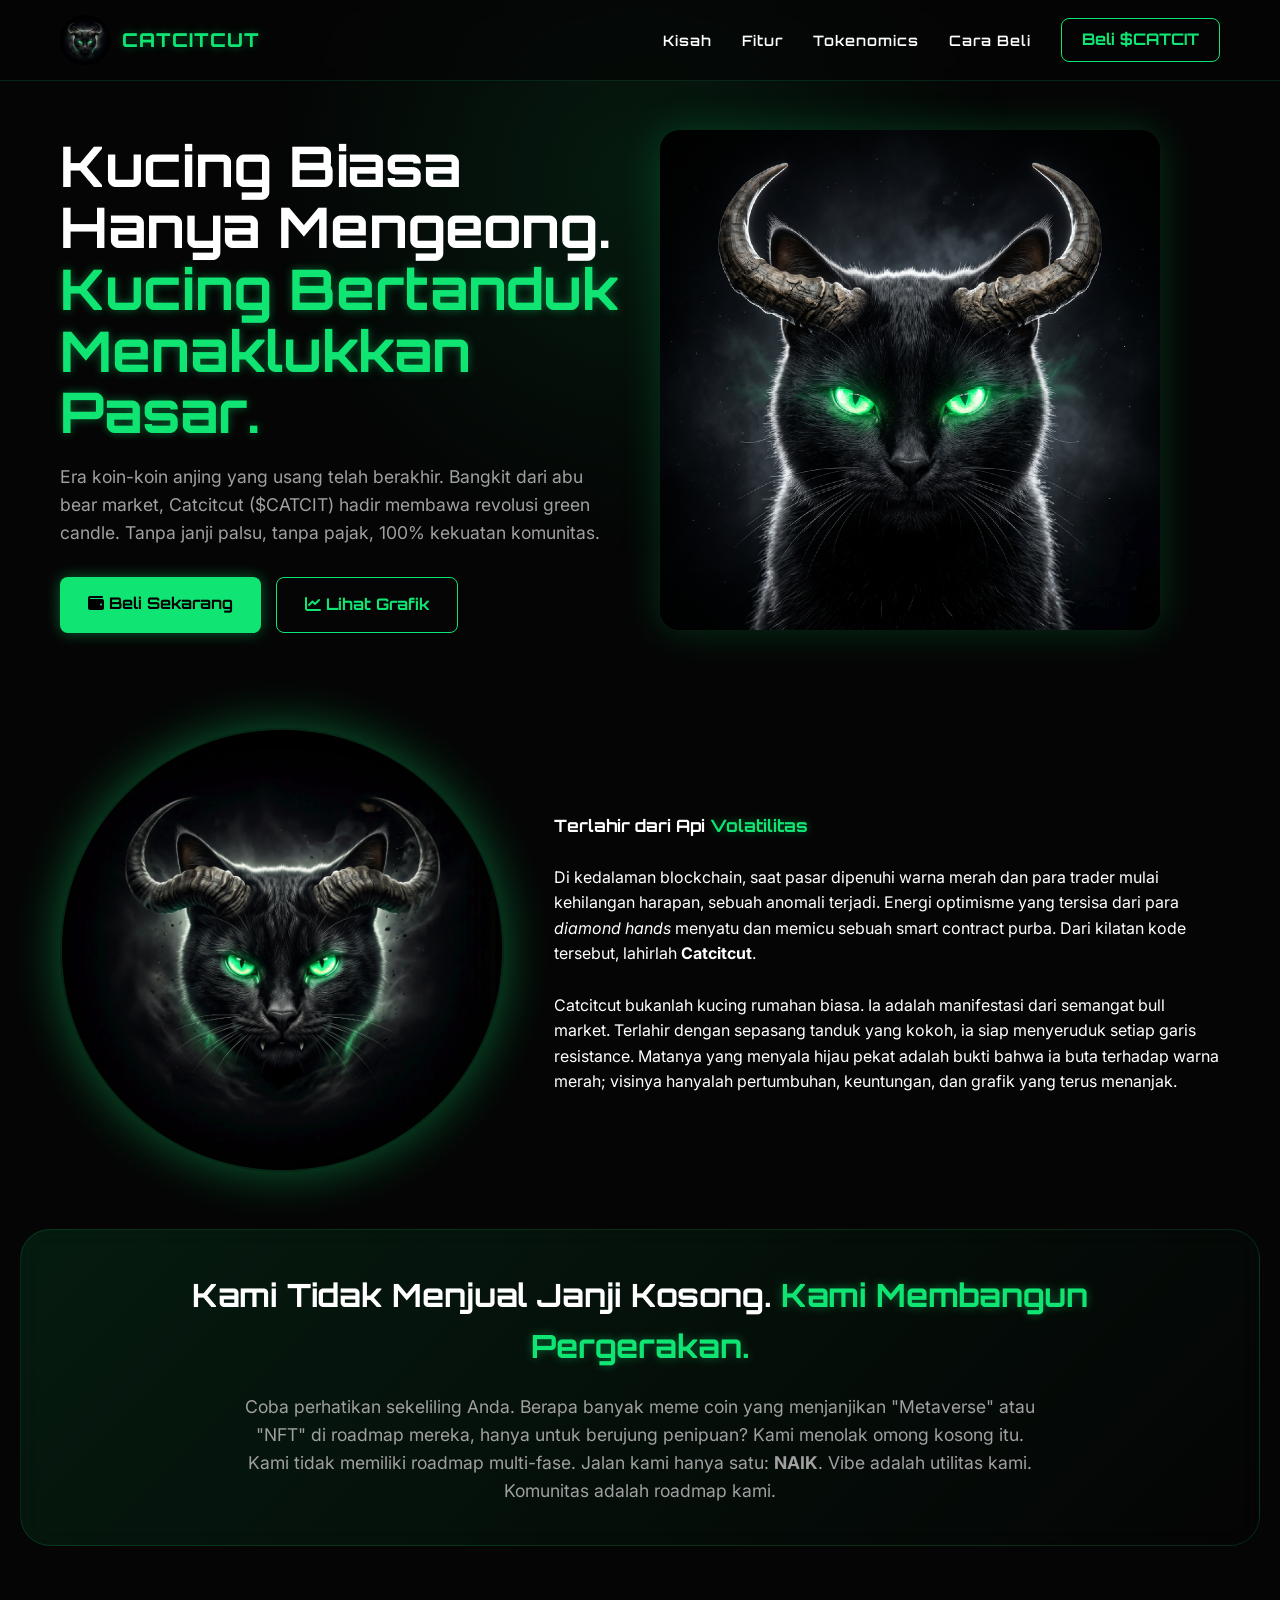
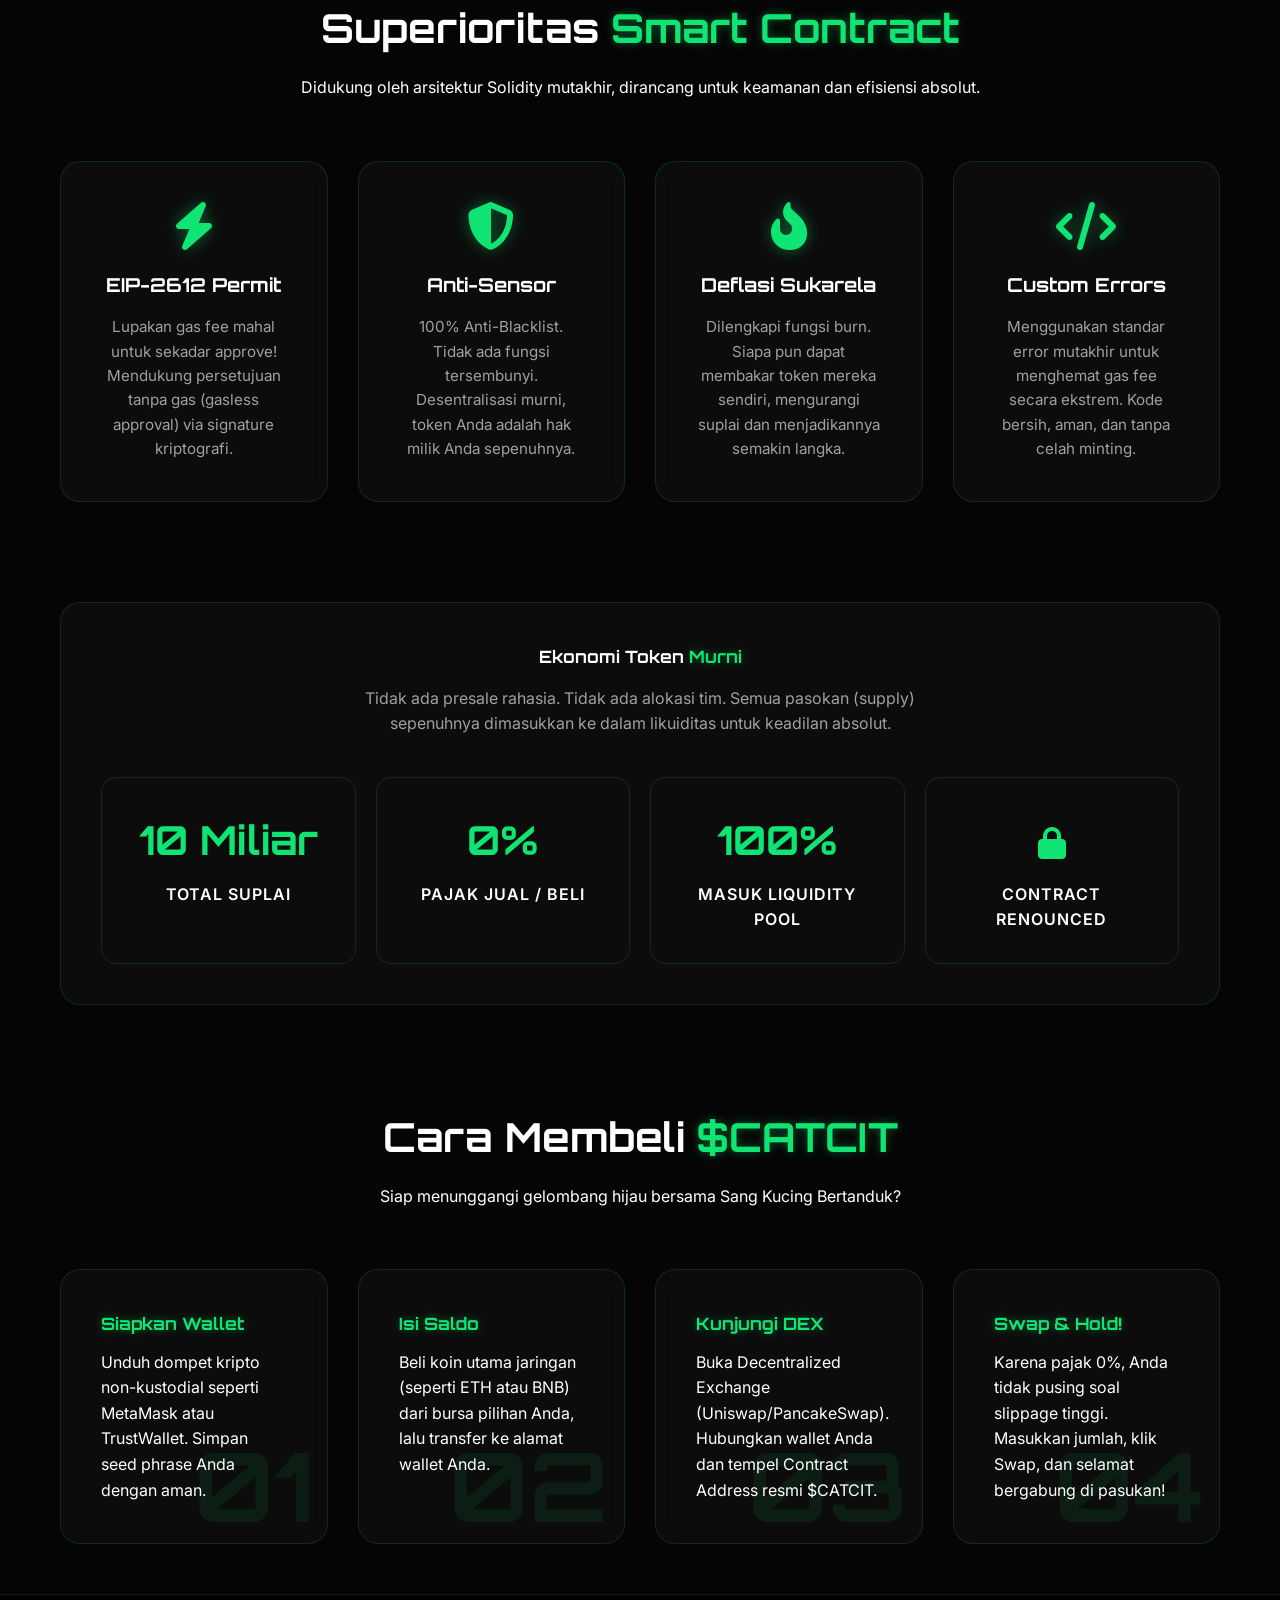
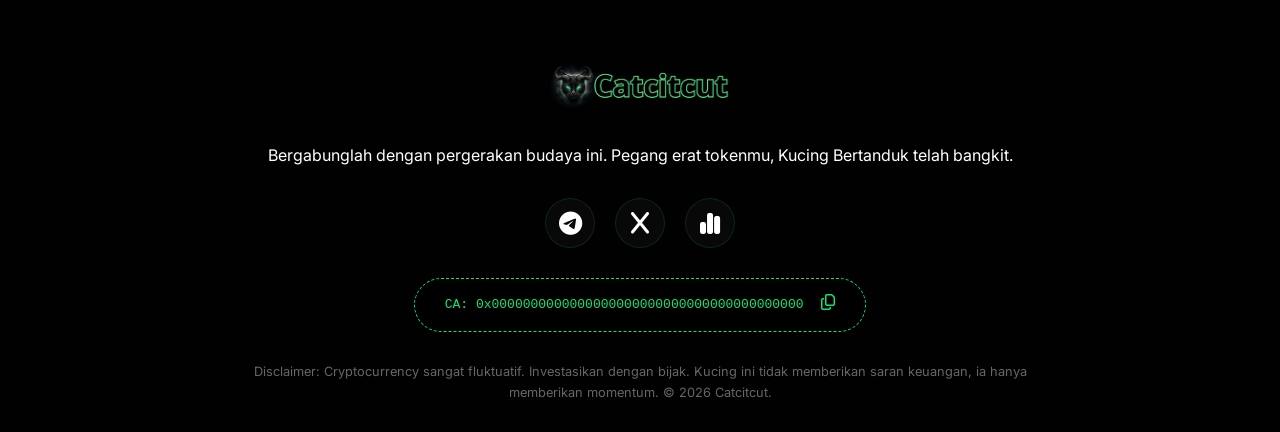
==== commit 563e80ed: "Update m.html" ====
--- a/m.html
+++ b/m.html
@@ -41,9 +41,13 @@
             line-height: 1.6;
         }
 
-        h1, h2, h3, h4, .brand-font {
+        h3, h4, .brand-font {
             font-family: 'Orbitron', sans-serif;
-            font-size: 13px;
+        }
+
+        h1, h2, .brand-font {
+            font-family: 'Orbitron', sans-serif;
+            font-size: 17px;
         }
 
         a { text-decoration: none; color: inherit; }
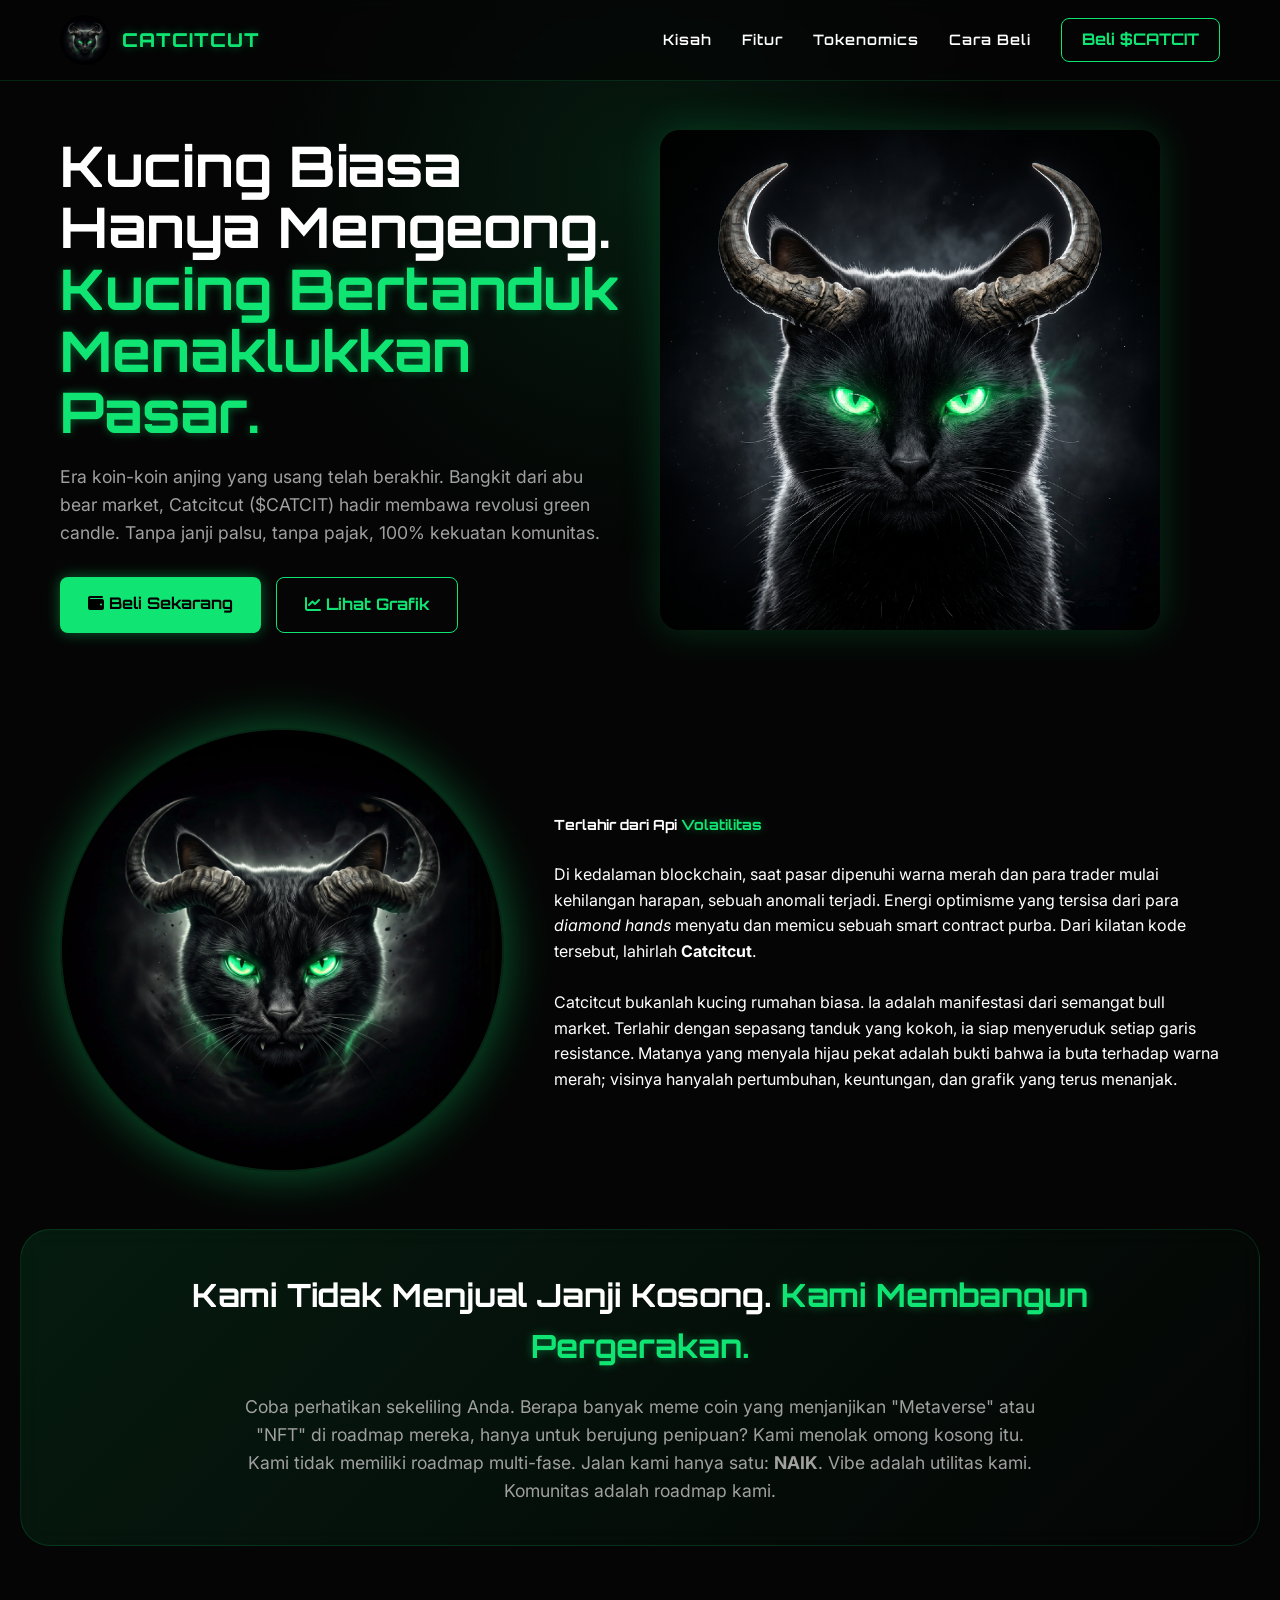
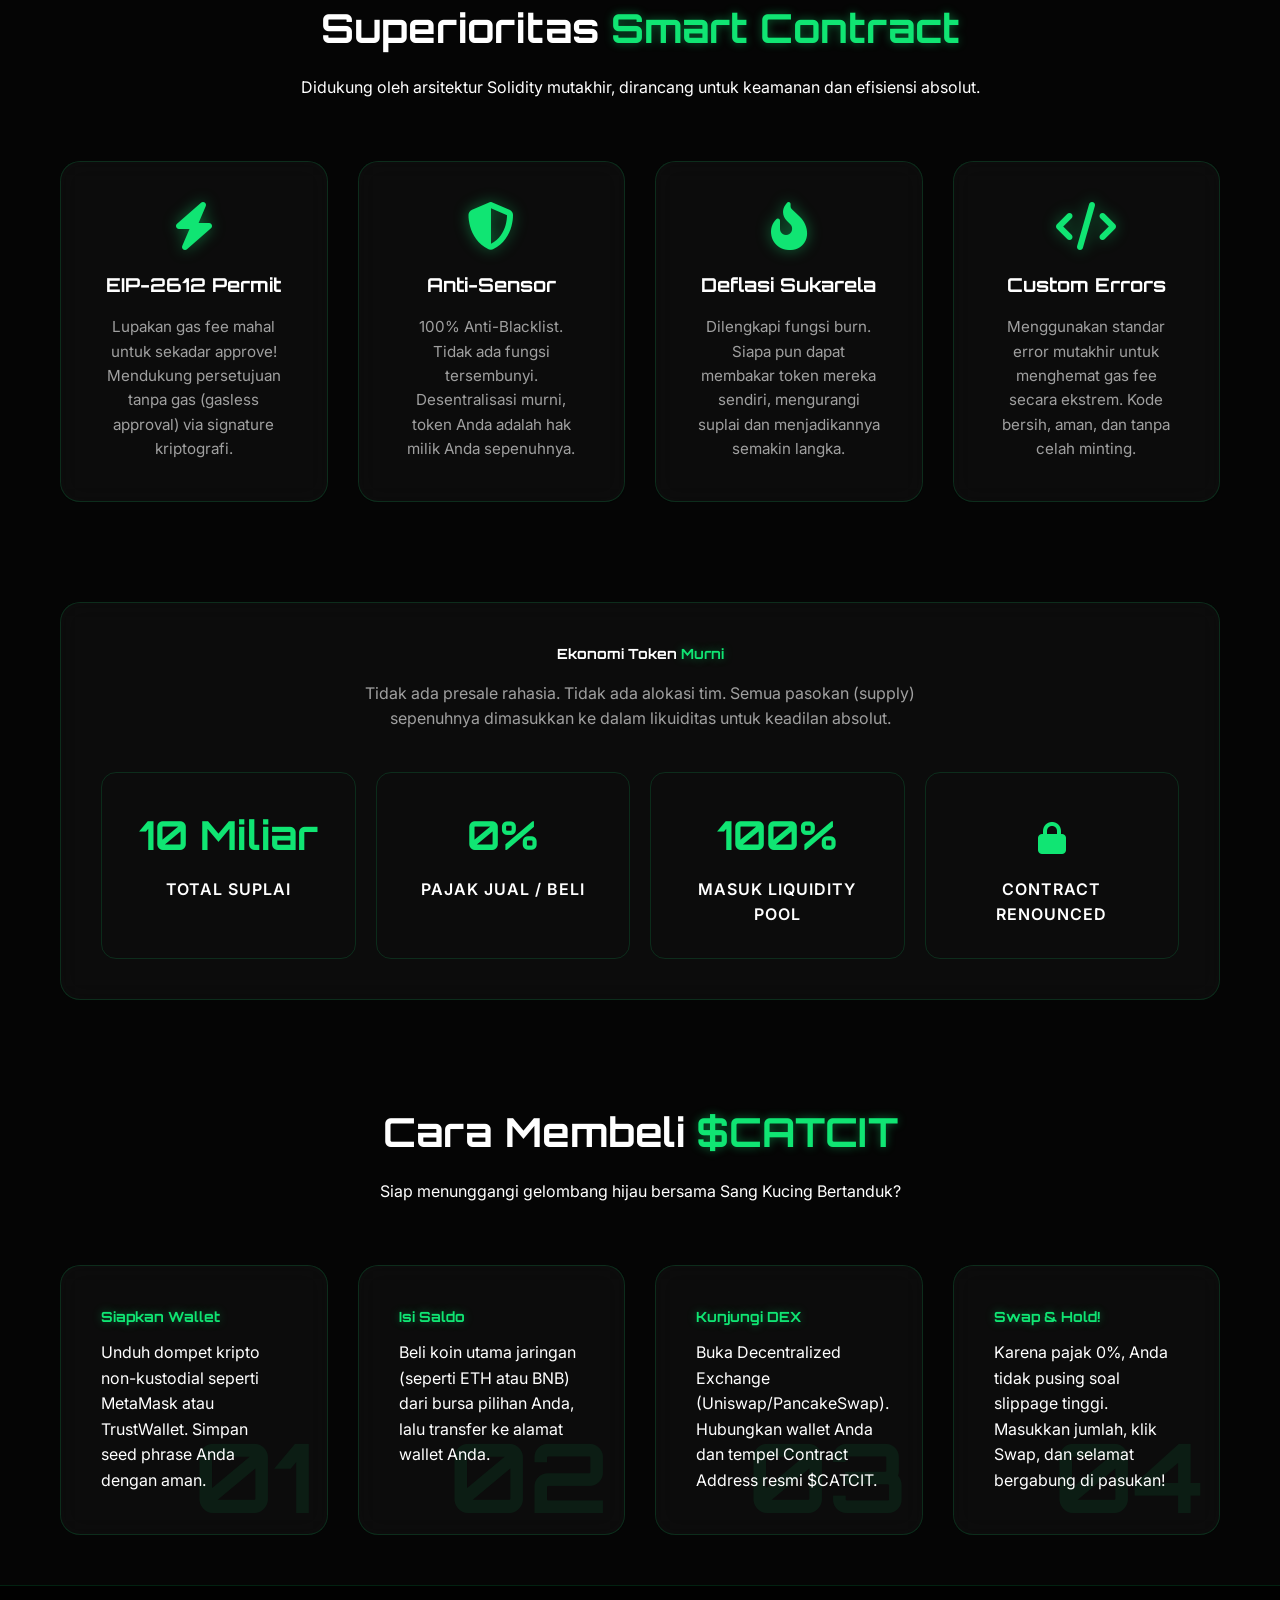
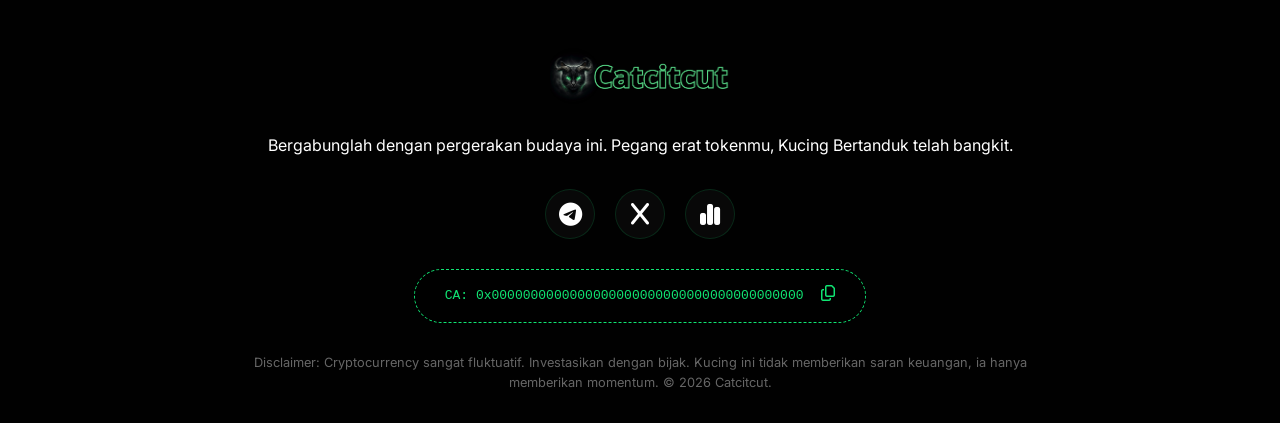
==== commit cd78def8: "Update m.html" ====
--- a/m.html
+++ b/m.html
@@ -1,5 +1,5 @@
 <!DOCTYPE html>
-<html lang="id">
+<html lang="en">
 <head>
     <meta charset="UTF-8">
     <meta name="viewport" content="width=device-width, initial-scale=1.0">
@@ -47,7 +47,7 @@
 
         h1, h2, .brand-font {
             font-family: 'Orbitron', sans-serif;
-            font-size: 17px;
+            font-size: 14px;
         }
 
         a { text-decoration: none; color: inherit; }
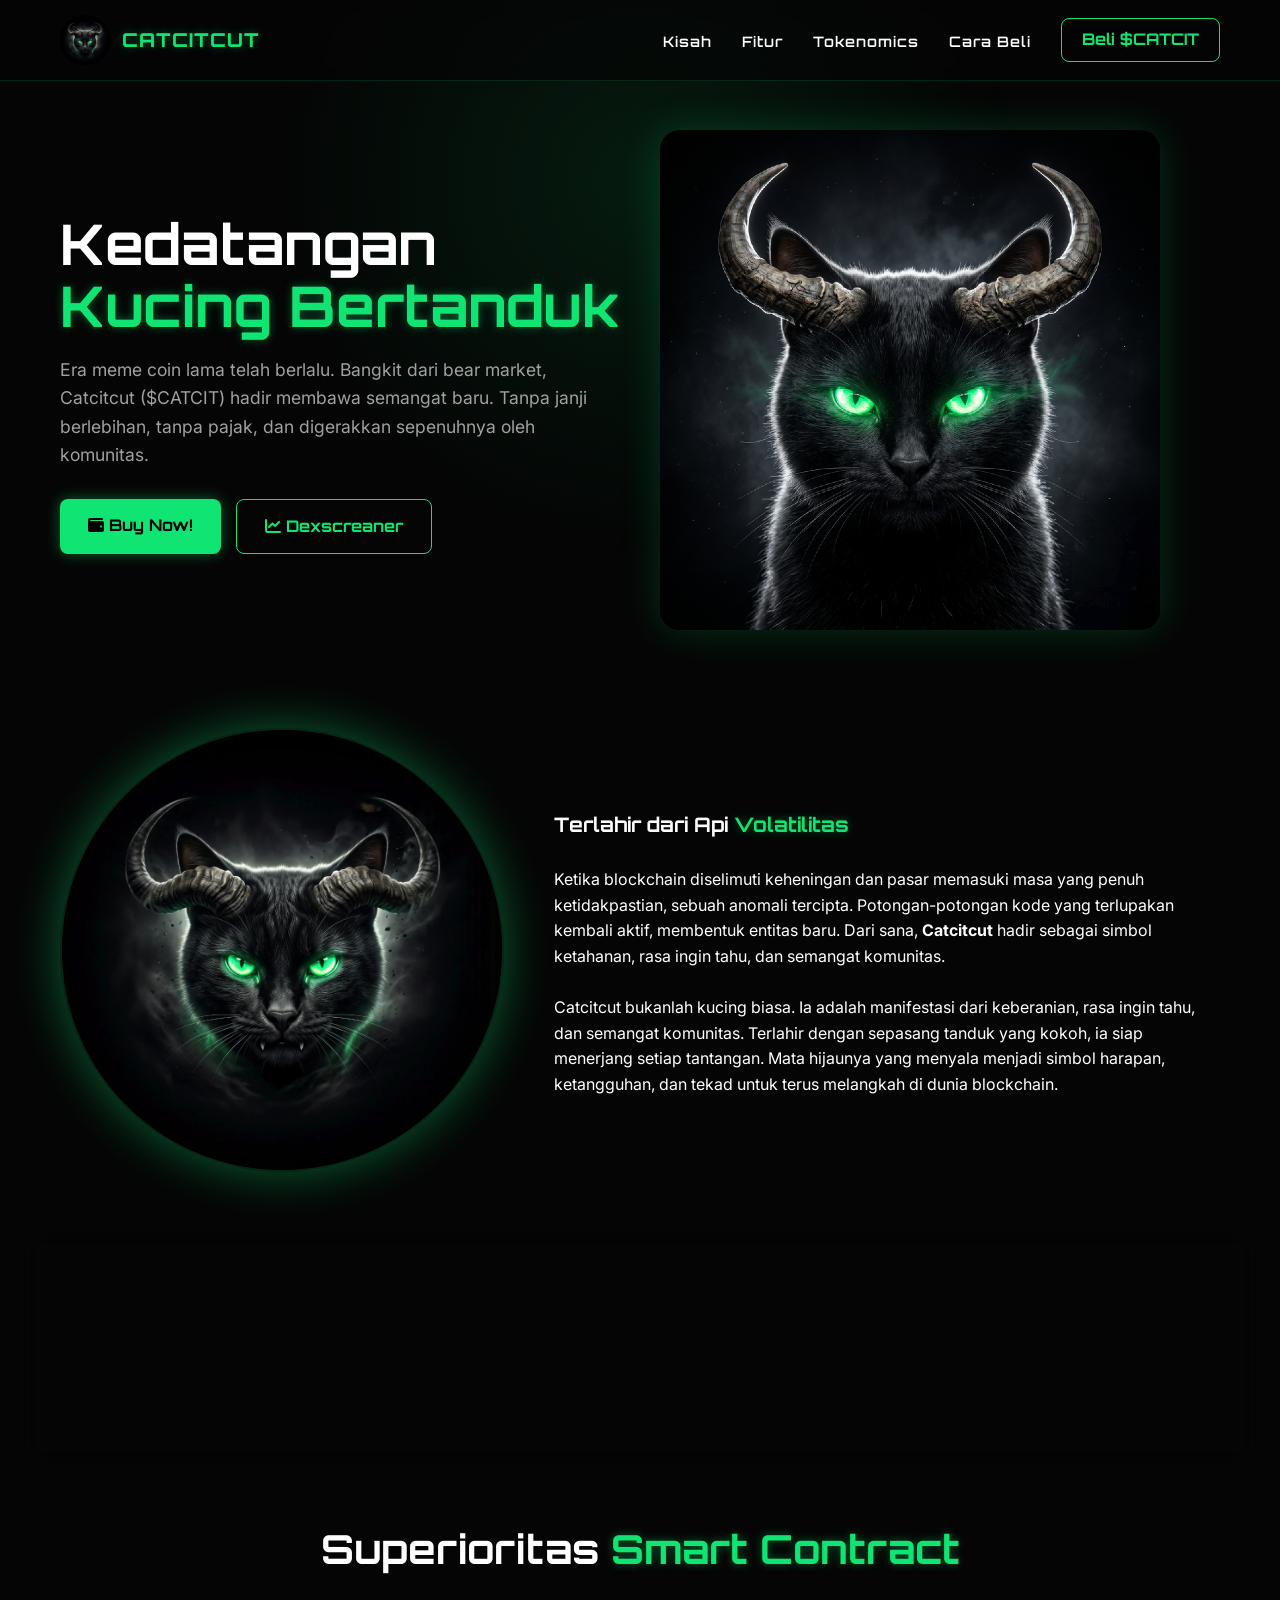
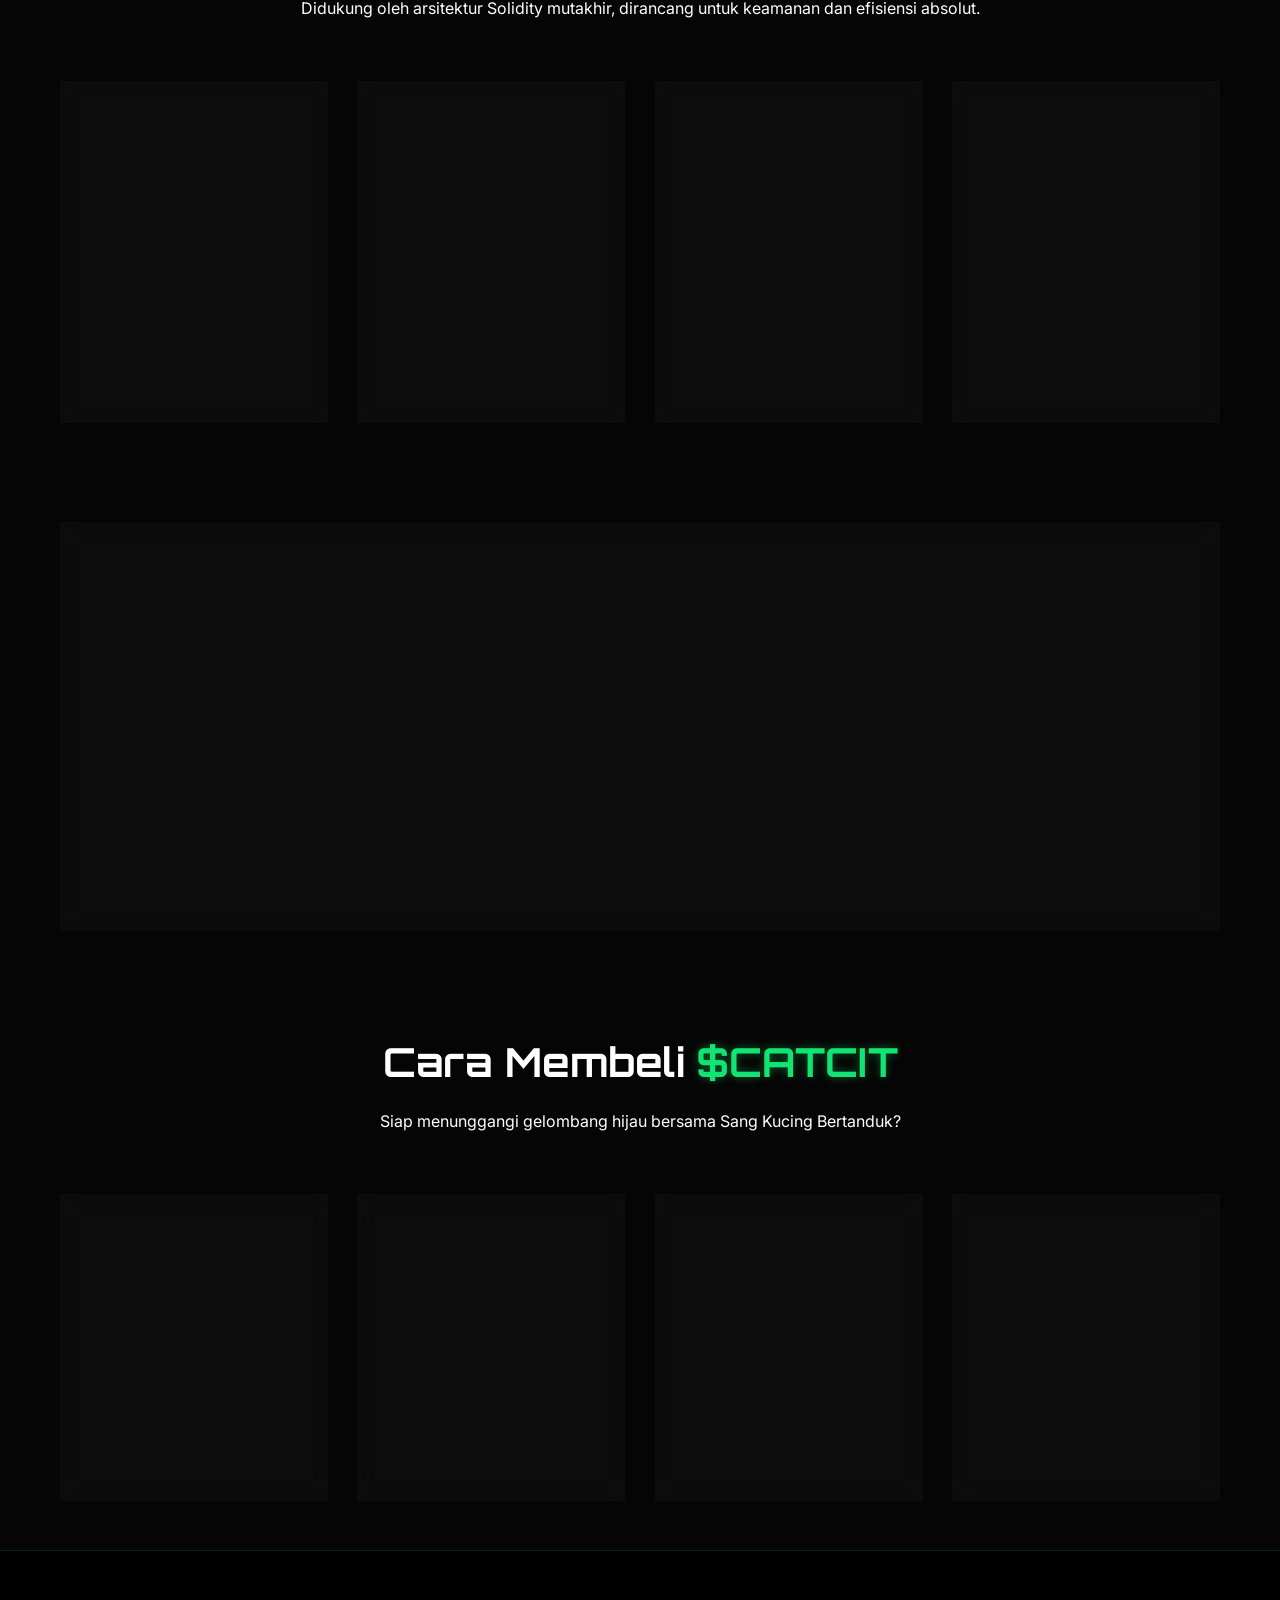
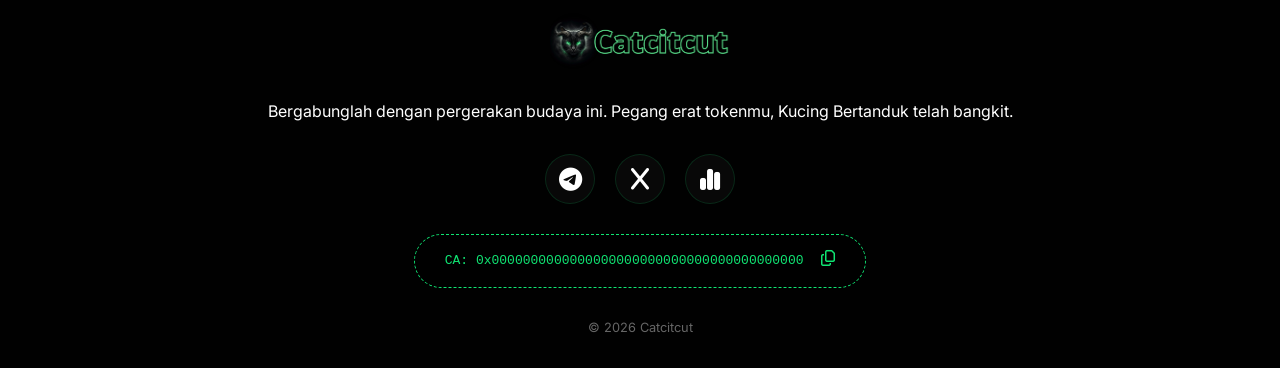
==== commit f0d49d54: "Update m.html" ====
--- a/m.html
+++ b/m.html
@@ -41,13 +41,13 @@
             line-height: 1.6;
         }
 
-        h3, h4, .brand-font {
+        h3, h4 {
             font-family: 'Orbitron', sans-serif;
         }
 
         h1, h2, .brand-font {
             font-family: 'Orbitron', sans-serif;
-            font-size: 14px;
+            font-size: 20px;
         }
 
         a { text-decoration: none; color: inherit; }
@@ -558,11 +558,11 @@
     <section class="hero">
         <div class="container hero-content reveal">
             <div class="hero-text">
-                <h1>Kucing Biasa Hanya Mengeong.<br><span class="text-green">Kucing Bertanduk Menaklukkan Pasar.</span></h1>
-                <p>Era koin-koin anjing yang usang telah berakhir. Bangkit dari abu bear market, Catcitcut ($CATCIT) hadir membawa revolusi green candle. Tanpa janji palsu, tanpa pajak, 100% kekuatan komunitas.</p>
+                <h1>Kedatangan<br><span class="text-green">Kucing Bertanduk</span></h1>
+                <p>Era meme coin lama telah berlalu. Bangkit dari bear market, Catcitcut ($CATCIT) hadir membawa semangat baru. Tanpa janji berlebihan, tanpa pajak, dan digerakkan sepenuhnya oleh komunitas.</p>
                 <div class="hero-buttons">
-                    <a href="#how-to-buy" class="btn btn-primary"><i class="fa-solid fa-wallet"></i> Beli Sekarang</a>
-                    <a href="#" class="btn btn-outline"><i class="fa-solid fa-chart-line"></i> Lihat Grafik</a>
+                    <a href="#how-to-buy" class="btn btn-primary"><i class="fa-solid fa-wallet"></i> Buy Now!</a>
+                    <a href="#" class="btn btn-outline"><i class="fa-solid fa-chart-line"></i> Dexscreaner</a>
                 </div>
             </div>
             <div class="hero-image">
@@ -581,9 +581,9 @@
             <div class="lore-text">
                 <h2 class="brand-font">Terlahir dari Api <span class="text-green">Volatilitas</span></h2>
                 <br>
-                <p>Di kedalaman blockchain, saat pasar dipenuhi warna merah dan para trader mulai kehilangan harapan, sebuah anomali terjadi. Energi optimisme yang tersisa dari para <em>diamond hands</em> menyatu dan memicu sebuah smart contract purba. Dari kilatan kode tersebut, lahirlah <strong>Catcitcut</strong>.</p>
+                <p>Ketika blockchain diselimuti keheningan dan pasar memasuki masa yang penuh ketidakpastian, sebuah anomali tercipta. Potongan-potongan kode yang terlupakan kembali aktif, membentuk entitas baru. Dari sana, <strong>Catcitcut</strong> hadir sebagai simbol ketahanan, rasa ingin tahu, dan semangat komunitas.</p>
                 <br>
-                <p>Catcitcut bukanlah kucing rumahan biasa. Ia adalah manifestasi dari semangat bull market. Terlahir dengan sepasang tanduk yang kokoh, ia siap menyeruduk setiap garis resistance. Matanya yang menyala hijau pekat adalah bukti bahwa ia buta terhadap warna merah; visinya hanyalah pertumbuhan, keuntungan, dan grafik yang terus menanjak.</p>
+                <p>Catcitcut bukanlah kucing biasa. Ia adalah manifestasi dari keberanian, rasa ingin tahu, dan semangat komunitas. Terlahir dengan sepasang tanduk yang kokoh, ia siap menerjang setiap tantangan. Mata hijaunya yang menyala menjadi simbol harapan, ketangguhan, dan tekad untuk terus melangkah di dunia blockchain.</p>
             </div>
         </div>
     </section>
@@ -591,9 +591,9 @@
     <!-- ANTI-ROADMAP BANNER -->
     <section class="manifesto-banner glass-panel reveal" style="margin: 0 20px; border-radius: 30px;">
         <div class="container">
-            <h2>Kami Tidak Menjual Janji Kosong. <span class="text-green">Kami Membangun Pergerakan.</span></h2>
+            <h2><span class="text-green">Membangun Pergerakan.</span></h2>
             <p style="max-width: 800px; margin: 0 auto; color: var(--text-muted); font-size: 1.1rem;">
-                Coba perhatikan sekeliling Anda. Berapa banyak meme coin yang menjanjikan "Metaverse" atau "NFT" di roadmap mereka, hanya untuk berujung penipuan? Kami menolak omong kosong itu. Kami tidak memiliki roadmap multi-fase. Jalan kami hanya satu: <strong>NAIK</strong>. Vibe adalah utilitas kami. Komunitas adalah roadmap kami.
+            Catcitcut tidak mengejar setiap tren yang muncul. Ia melangkah dengan caranya sendiri. Tidak ada janji yang berlebihan, tidak ada ilusi yang dibuat-buat. Hanya sebuah identitas yang kuat, kontrak yang transparan, dan komunitas yang tumbuh bersama dari waktu ke waktu.
             </p>
         </div>
     </section>
@@ -609,7 +609,7 @@
                 <div class="feature-card glass-panel">
                     <i class="fa-solid fa-bolt"></i>
                     <h3 class="brand-font">EIP-2612 Permit</h3>
-                    <p>Lupakan gas fee mahal untuk sekadar approve! Mendukung persetujuan tanpa gas (gasless approval) via signature kriptografi.</p>
+                    <p>Dibangun dengan standar ERC-20 modern yang mengutamakan efisiensi, transparansi, dan kompatibilitas di seluruh ekosistem Web3.</p>
                 </div>
                 <div class="feature-card glass-panel">
                     <i class="fa-solid fa-shield-halved"></i>
@@ -675,17 +675,17 @@
                 <div class="htb-step glass-panel">
                     <span class="step-number">02</span>
                     <h3 class="brand-font text-green">Isi Saldo</h3>
-                    <p>Beli koin utama jaringan (seperti ETH atau BNB) dari bursa pilihan Anda, lalu transfer ke alamat wallet Anda.</p>
+                    <p>Beli ETH jaringan Robinhood atau Bridge dari Arbitrum, dari alamat wallet Anda.</p>
                 </div>
                 <div class="htb-step glass-panel">
                     <span class="step-number">03</span>
                     <h3 class="brand-font text-green">Kunjungi DEX</h3>
-                    <p>Buka Decentralized Exchange (Uniswap/PancakeSwap). Hubungkan wallet Anda dan tempel Contract Address resmi $CATCIT.</p>
+                    <p>Buka Decentralized Exchange Uniswap. Hubungkan wallet Anda dan tempel Contract Address resmi $CATCIT.</p>
                 </div>
                 <div class="htb-step glass-panel">
                     <span class="step-number">04</span>
                     <h3 class="brand-font text-green">Swap & Hold!</h3>
-                    <p>Karena pajak 0%, Anda tidak pusing soal slippage tinggi. Masukkan jumlah, klik Swap, dan selamat bergabung di pasukan!</p>
+                    <p>Pajak 0%, setiap swap dilakukan tanpa potongan pajak dari token. Lakukan swap sesuai kebutuhan, lalu jadilah bagian dari komunitas Catcitcut.</p>
                 </div>
             </div>
         </div>
@@ -709,7 +709,7 @@
             </div>
 
             <p style="font-size: 0.8rem; color: #666; max-width: 800px; margin: 0 auto;">
-                Disclaimer: Cryptocurrency sangat fluktuatif. Investasikan dengan bijak. Kucing ini tidak memberikan saran keuangan, ia hanya memberikan momentum. © 2026 Catcitcut.
+                © 2026 Catcitcut
             </p>
         </div>
     </footer>
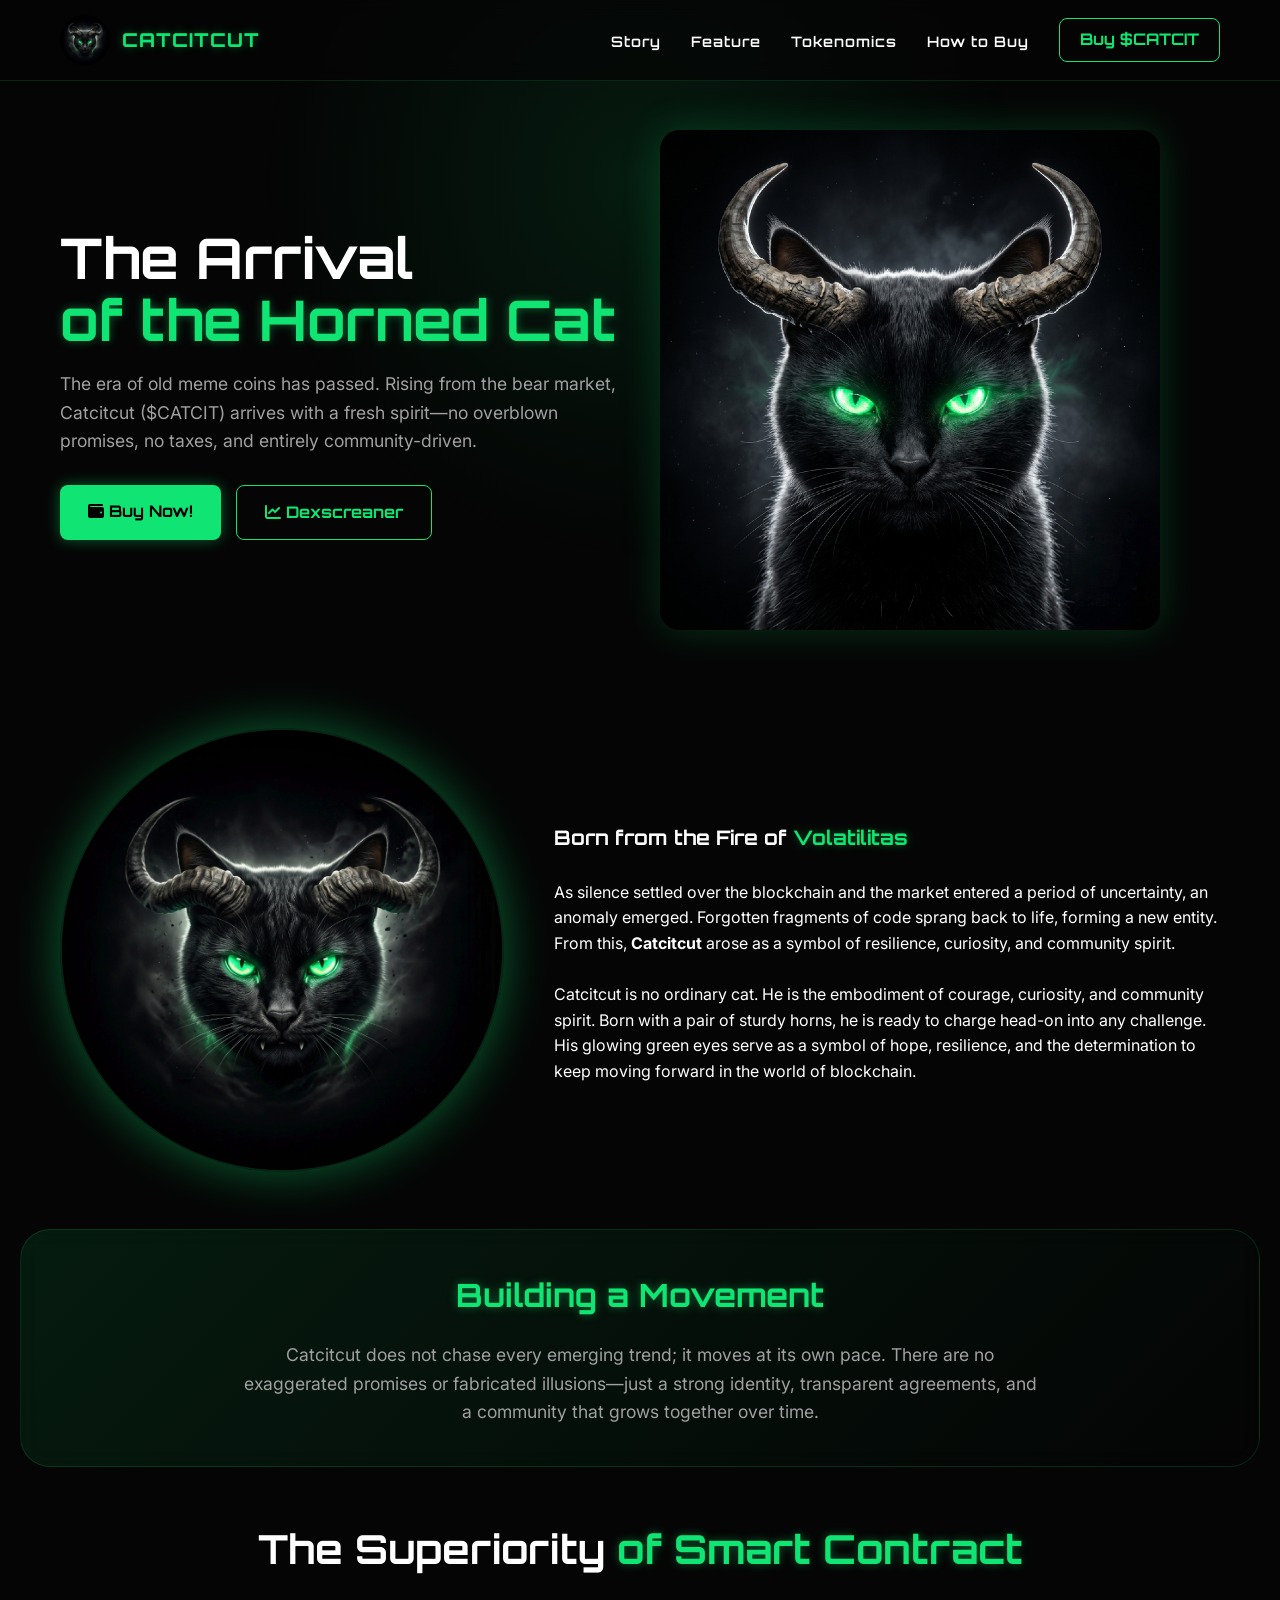
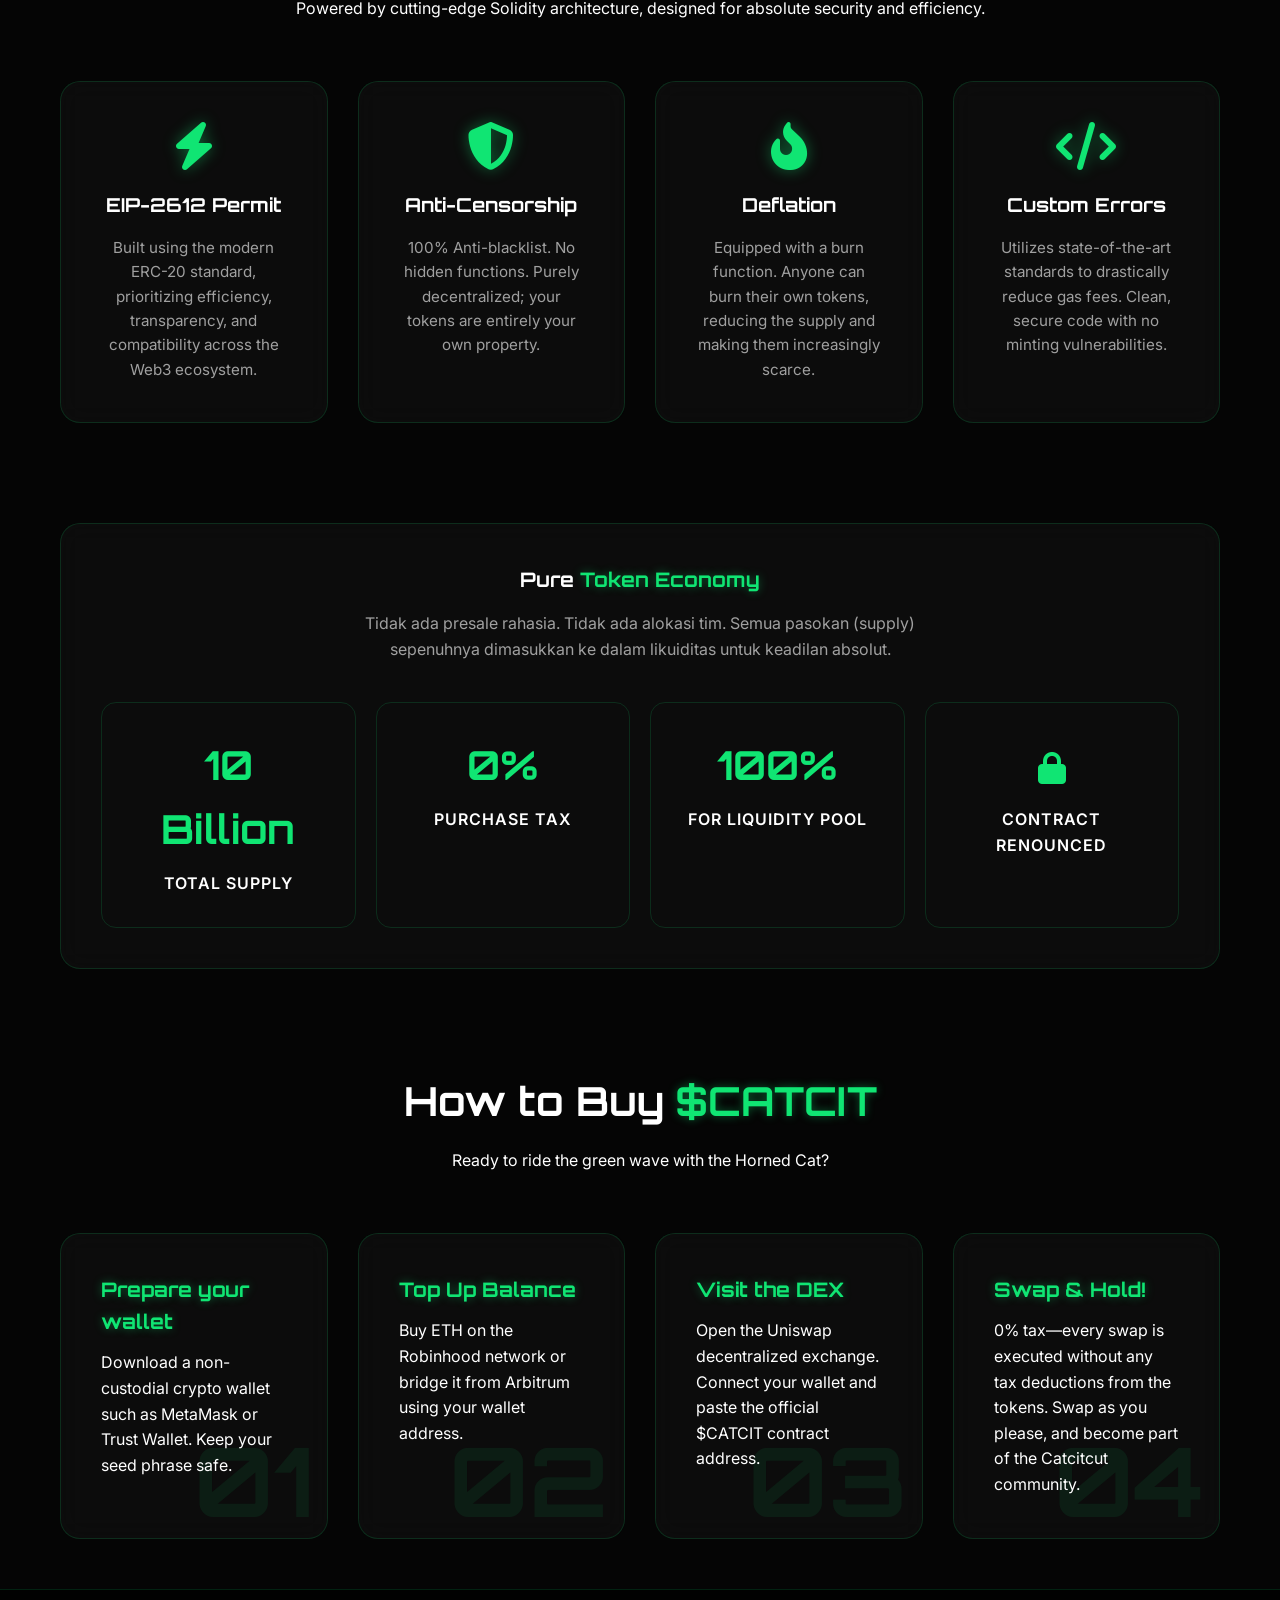
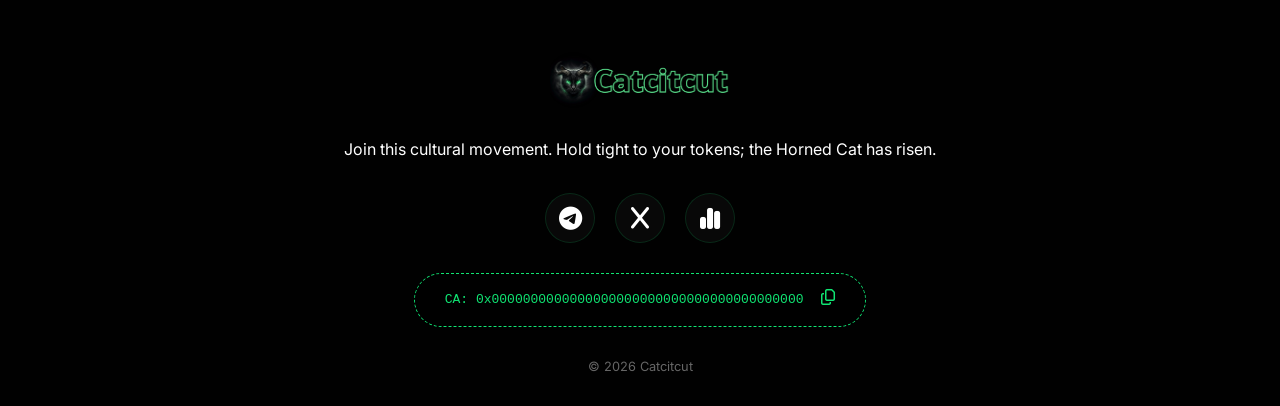
==== commit 0c71e5ac: "Update m.html" ====
--- a/m.html
+++ b/m.html
@@ -539,12 +539,12 @@
             <!-- Wrapper menu untuk menampung link dan tombol beli -->
             <div class="nav-menu">
                 <ul class="nav-links brand-font">
-                    <li><a href="#lore">Kisah</a></li>
-                    <li><a href="#features">Fitur</a></li>
+                    <li><a href="#lore">Story</a></li>
+                    <li><a href="#features">Feature</a></li>
                     <li><a href="#tokenomics">Tokenomics</a></li>
-                    <li><a href="#how-to-buy">Cara Beli</a></li>
+                    <li><a href="#how-to-buy">How to Buy</a></li>
                 </ul>
-                <a href="#how-to-buy" class="btn btn-outline nav-btn">Beli $CATCIT</a>
+                <a href="#how-to-buy" class="btn btn-outline nav-btn">Buy $CATCIT</a>
             </div>
 
             <!-- Tombol Hamburger -->
@@ -558,8 +558,8 @@
     <section class="hero">
         <div class="container hero-content reveal">
             <div class="hero-text">
-                <h1>Kedatangan<br><span class="text-green">Kucing Bertanduk</span></h1>
-                <p>Era meme coin lama telah berlalu. Bangkit dari bear market, Catcitcut ($CATCIT) hadir membawa semangat baru. Tanpa janji berlebihan, tanpa pajak, dan digerakkan sepenuhnya oleh komunitas.</p>
+                <h1>The Arrival<br><span class="text-green">of the Horned Cat</span></h1>
+                <p>The era of old meme coins has passed. Rising from the bear market, Catcitcut ($CATCIT) arrives with a fresh spirit—no overblown promises, no taxes, and entirely community-driven.</p>
                 <div class="hero-buttons">
                     <a href="#how-to-buy" class="btn btn-primary"><i class="fa-solid fa-wallet"></i> Buy Now!</a>
                     <a href="#" class="btn btn-outline"><i class="fa-solid fa-chart-line"></i> Dexscreaner</a>
@@ -579,11 +579,11 @@
                 <img src="cc.png" alt="Eyes">
             </div>
             <div class="lore-text">
-                <h2 class="brand-font">Terlahir dari Api <span class="text-green">Volatilitas</span></h2>
+                <h2 class="brand-font">Born from the Fire of <span class="text-green">Volatilitas</span></h2>
                 <br>
-                <p>Ketika blockchain diselimuti keheningan dan pasar memasuki masa yang penuh ketidakpastian, sebuah anomali tercipta. Potongan-potongan kode yang terlupakan kembali aktif, membentuk entitas baru. Dari sana, <strong>Catcitcut</strong> hadir sebagai simbol ketahanan, rasa ingin tahu, dan semangat komunitas.</p>
+                <p>As silence settled over the blockchain and the market entered a period of uncertainty, an anomaly emerged. Forgotten fragments of code sprang back to life, forming a new entity. From this, <strong>Catcitcut</strong> arose as a symbol of resilience, curiosity, and community spirit.</p>
                 <br>
-                <p>Catcitcut bukanlah kucing biasa. Ia adalah manifestasi dari keberanian, rasa ingin tahu, dan semangat komunitas. Terlahir dengan sepasang tanduk yang kokoh, ia siap menerjang setiap tantangan. Mata hijaunya yang menyala menjadi simbol harapan, ketangguhan, dan tekad untuk terus melangkah di dunia blockchain.</p>
+                <p>Catcitcut is no ordinary cat. He is the embodiment of courage, curiosity, and community spirit. Born with a pair of sturdy horns, he is ready to charge head-on into any challenge. His glowing green eyes serve as a symbol of hope, resilience, and the determination to keep moving forward in the world of blockchain.</p>
             </div>
         </div>
     </section>
@@ -591,9 +591,9 @@
     <!-- ANTI-ROADMAP BANNER -->
     <section class="manifesto-banner glass-panel reveal" style="margin: 0 20px; border-radius: 30px;">
         <div class="container">
-            <h2><span class="text-green">Membangun Pergerakan.</span></h2>
+            <h2><span class="text-green">Building a Movement</span></h2>
             <p style="max-width: 800px; margin: 0 auto; color: var(--text-muted); font-size: 1.1rem;">
-            Catcitcut tidak mengejar setiap tren yang muncul. Ia melangkah dengan caranya sendiri. Tidak ada janji yang berlebihan, tidak ada ilusi yang dibuat-buat. Hanya sebuah identitas yang kuat, kontrak yang transparan, dan komunitas yang tumbuh bersama dari waktu ke waktu.
+            Catcitcut does not chase every emerging trend; it moves at its own pace. There are no exaggerated promises or fabricated illusions—just a strong identity, transparent agreements, and a community that grows together over time.
             </p>
         </div>
     </section>
@@ -602,29 +602,29 @@
     <section id="features">
         <div class="container reveal">
             <div class="section-header">
-                <h2>Superioritas <span class="text-green">Smart Contract</span></h2>
-                <p>Didukung oleh arsitektur Solidity mutakhir, dirancang untuk keamanan dan efisiensi absolut.</p>
+                <h2>The Superiority <span class="text-green">of Smart Contract</span></h2>
+                <p>Powered by cutting-edge Solidity architecture, designed for absolute security and efficiency.</p>
             </div>
             <div class="features-grid">
                 <div class="feature-card glass-panel">
                     <i class="fa-solid fa-bolt"></i>
                     <h3 class="brand-font">EIP-2612 Permit</h3>
-                    <p>Dibangun dengan standar ERC-20 modern yang mengutamakan efisiensi, transparansi, dan kompatibilitas di seluruh ekosistem Web3.</p>
+                    <p>Built using the modern ERC-20 standard, prioritizing efficiency, transparency, and compatibility across the Web3 ecosystem.</p>
                 </div>
                 <div class="feature-card glass-panel">
                     <i class="fa-solid fa-shield-halved"></i>
-                    <h3 class="brand-font">Anti-Sensor</h3>
-                    <p>100% Anti-Blacklist. Tidak ada fungsi tersembunyi. Desentralisasi murni, token Anda adalah hak milik Anda sepenuhnya.</p>
+                    <h3 class="brand-font">Anti-Censorship</h3>
+                    <p>100% Anti-blacklist. No hidden functions. Purely decentralized; your tokens are entirely your own property.</p>
                 </div>
                 <div class="feature-card glass-panel">
                     <i class="fa-solid fa-fire-flame-curved"></i>
-                    <h3 class="brand-font">Deflasi Sukarela</h3>
-                    <p>Dilengkapi fungsi burn. Siapa pun dapat membakar token mereka sendiri, mengurangi suplai dan menjadikannya semakin langka.</p>
+                    <h3 class="brand-font">Deflation</h3>
+                    <p>Equipped with a burn function. Anyone can burn their own tokens, reducing the supply and making them increasingly scarce.</p>
                 </div>
                 <div class="feature-card glass-panel">
                     <i class="fa-solid fa-code"></i>
                     <h3 class="brand-font">Custom Errors</h3>
-                    <p>Menggunakan standar error mutakhir untuk menghemat gas fee secara ekstrem. Kode bersih, aman, dan tanpa celah minting.</p>
+                    <p>Utilizes state-of-the-art standards to drastically reduce gas fees. Clean, secure code with no minting vulnerabilities.</p>
                 </div>
             </div>
         </div>
@@ -634,21 +634,21 @@
     <section id="tokenomics">
         <div class="container reveal">
             <div class="glass-panel tokenomics-wrap">
-                <h2>Ekonomi Token <span class="text-green">Murni</span></h2>
+                <h2>Pure <span class="text-green">Token Economy</span></h2>
                 <p style="color: var(--text-muted); max-width: 600px; margin-top: 15px;">Tidak ada presale rahasia. Tidak ada alokasi tim. Semua pasokan (supply) sepenuhnya dimasukkan ke dalam likuiditas untuk keadilan absolut.</p>
                 
                 <div class="token-stat-grid">
                     <div class="token-stat">
-                        <h3>10 Miliar</h3>
-                        <p>Total Suplai</p>
+                        <h3>10 Billion</h3>
+                        <p>Total Supply</p>
                     </div>
                     <div class="token-stat">
                         <h3>0%</h3>
-                        <p>Pajak Jual / Beli</p>
+                        <p>Purchase Tax</p>
                     </div>
                     <div class="token-stat">
                         <h3>100%</h3>
-                        <p>Masuk Liquidity Pool</p>
+                        <p>For Liquidity Pool</p>
                     </div>
                     <div class="token-stat">
                         <h3><i class="fa-solid fa-lock" style="font-size: 2rem;"></i></h3>
@@ -663,29 +663,29 @@
     <section id="how-to-buy">
         <div class="container reveal">
             <div class="section-header">
-                <h2>Cara Membeli <span class="text-green">$CATCIT</span></h2>
-                <p>Siap menunggangi gelombang hijau bersama Sang Kucing Bertanduk?</p>
+                <h2>How to Buy <span class="text-green">$CATCIT</span></h2>
+                <p>Ready to ride the green wave with the Horned Cat?</p>
             </div>
             <div class="htb-grid">
                 <div class="htb-step glass-panel">
                     <span class="step-number">01</span>
-                    <h3 class="brand-font text-green">Siapkan Wallet</h3>
-                    <p>Unduh dompet kripto non-kustodial seperti MetaMask atau TrustWallet. Simpan seed phrase Anda dengan aman.</p>
+                    <h3 class="brand-font text-green">Prepare your wallet</h3>
+                    <p>Download a non-custodial crypto wallet such as MetaMask or Trust Wallet. Keep your seed phrase safe.</p>
                 </div>
                 <div class="htb-step glass-panel">
                     <span class="step-number">02</span>
-                    <h3 class="brand-font text-green">Isi Saldo</h3>
-                    <p>Beli ETH jaringan Robinhood atau Bridge dari Arbitrum, dari alamat wallet Anda.</p>
+                    <h3 class="brand-font text-green">Top Up Balance</h3>
+                    <p>Buy ETH on the Robinhood network or bridge it from Arbitrum using your wallet address.</p>
                 </div>
                 <div class="htb-step glass-panel">
                     <span class="step-number">03</span>
-                    <h3 class="brand-font text-green">Kunjungi DEX</h3>
-                    <p>Buka Decentralized Exchange Uniswap. Hubungkan wallet Anda dan tempel Contract Address resmi $CATCIT.</p>
+                    <h3 class="brand-font text-green">Visit the DEX</h3>
+                    <p>Open the Uniswap decentralized exchange. Connect your wallet and paste the official $CATCIT contract address.</p>
                 </div>
                 <div class="htb-step glass-panel">
                     <span class="step-number">04</span>
                     <h3 class="brand-font text-green">Swap & Hold!</h3>
-                    <p>Pajak 0%, setiap swap dilakukan tanpa potongan pajak dari token. Lakukan swap sesuai kebutuhan, lalu jadilah bagian dari komunitas Catcitcut.</p>
+                    <p>0% tax—every swap is executed without any tax deductions from the tokens. Swap as you please, and become part of the Catcitcut community.</p>
                 </div>
             </div>
         </div>
@@ -695,7 +695,7 @@
     <footer class="reveal">
         <div class="container">
             <img src="c.png" alt="Logo" style="height: 60px; margin-bottom: 20px;">
-            <p>Bergabunglah dengan pergerakan budaya ini. Pegang erat tokenmu, Kucing Bertanduk telah bangkit.</p>
+            <p>Join this cultural movement. Hold tight to your tokens; the Horned Cat has risen.</p>
             
             <div class="social-links">
                 <a href="#"><i class="fa-brands fa-telegram"></i></a>
@@ -703,7 +703,7 @@
                 <a href="#"><i class="fa-solid fa-chart-simple"></i></a>
             </div>
 
-            <div class="contract-box" onclick="copyCA()" title="Klik untuk menyalin">
+            <div class="contract-box" onclick="copyCA()" title="Click to copy">
                 CA: <span id="ca-text">0x0000000000000000000000000000000000000000</span>
                 <i class="fa-regular fa-copy" style="margin-left: 10px;"></i>
             </div>
@@ -714,7 +714,7 @@
         </div>
     </footer>
 
-    <div id="toast"><i class="fa-solid fa-check"></i> Contract Address berhasil tersalin!</div>
+    <div id="toast"><i class="fa-solid fa-check"></i> Contract address successfully copied!</div>
 
     <!-- Vanilla JS untuk Animasi Smooth Scroll (Lightweight Intersection Observer) -->
     <script>
@@ -751,7 +751,7 @@
                     toast.classList.remove("show"); 
                 }, 3000);
             }).catch(err => {
-                console.error('Gagal menyalin teks: ', err);
+                console.error('Failed to copy text: ', err);
             });
         }
 
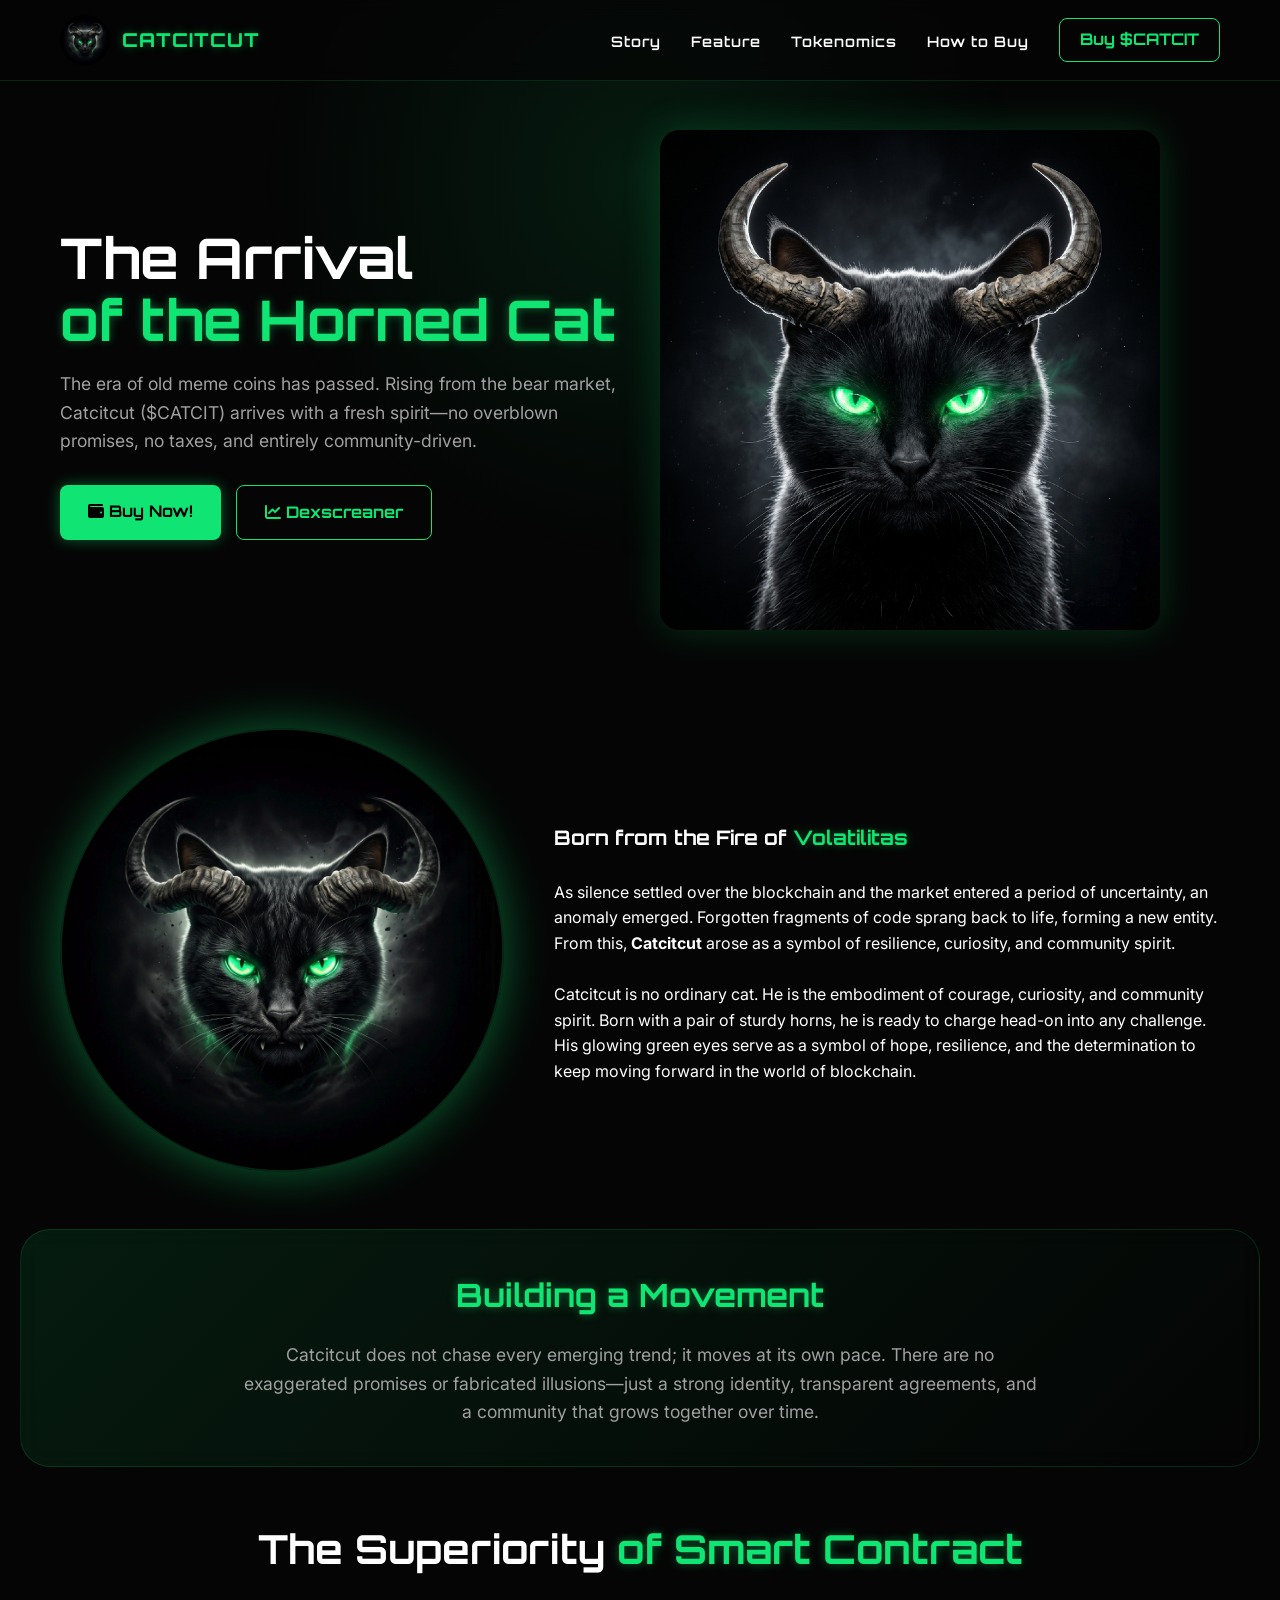
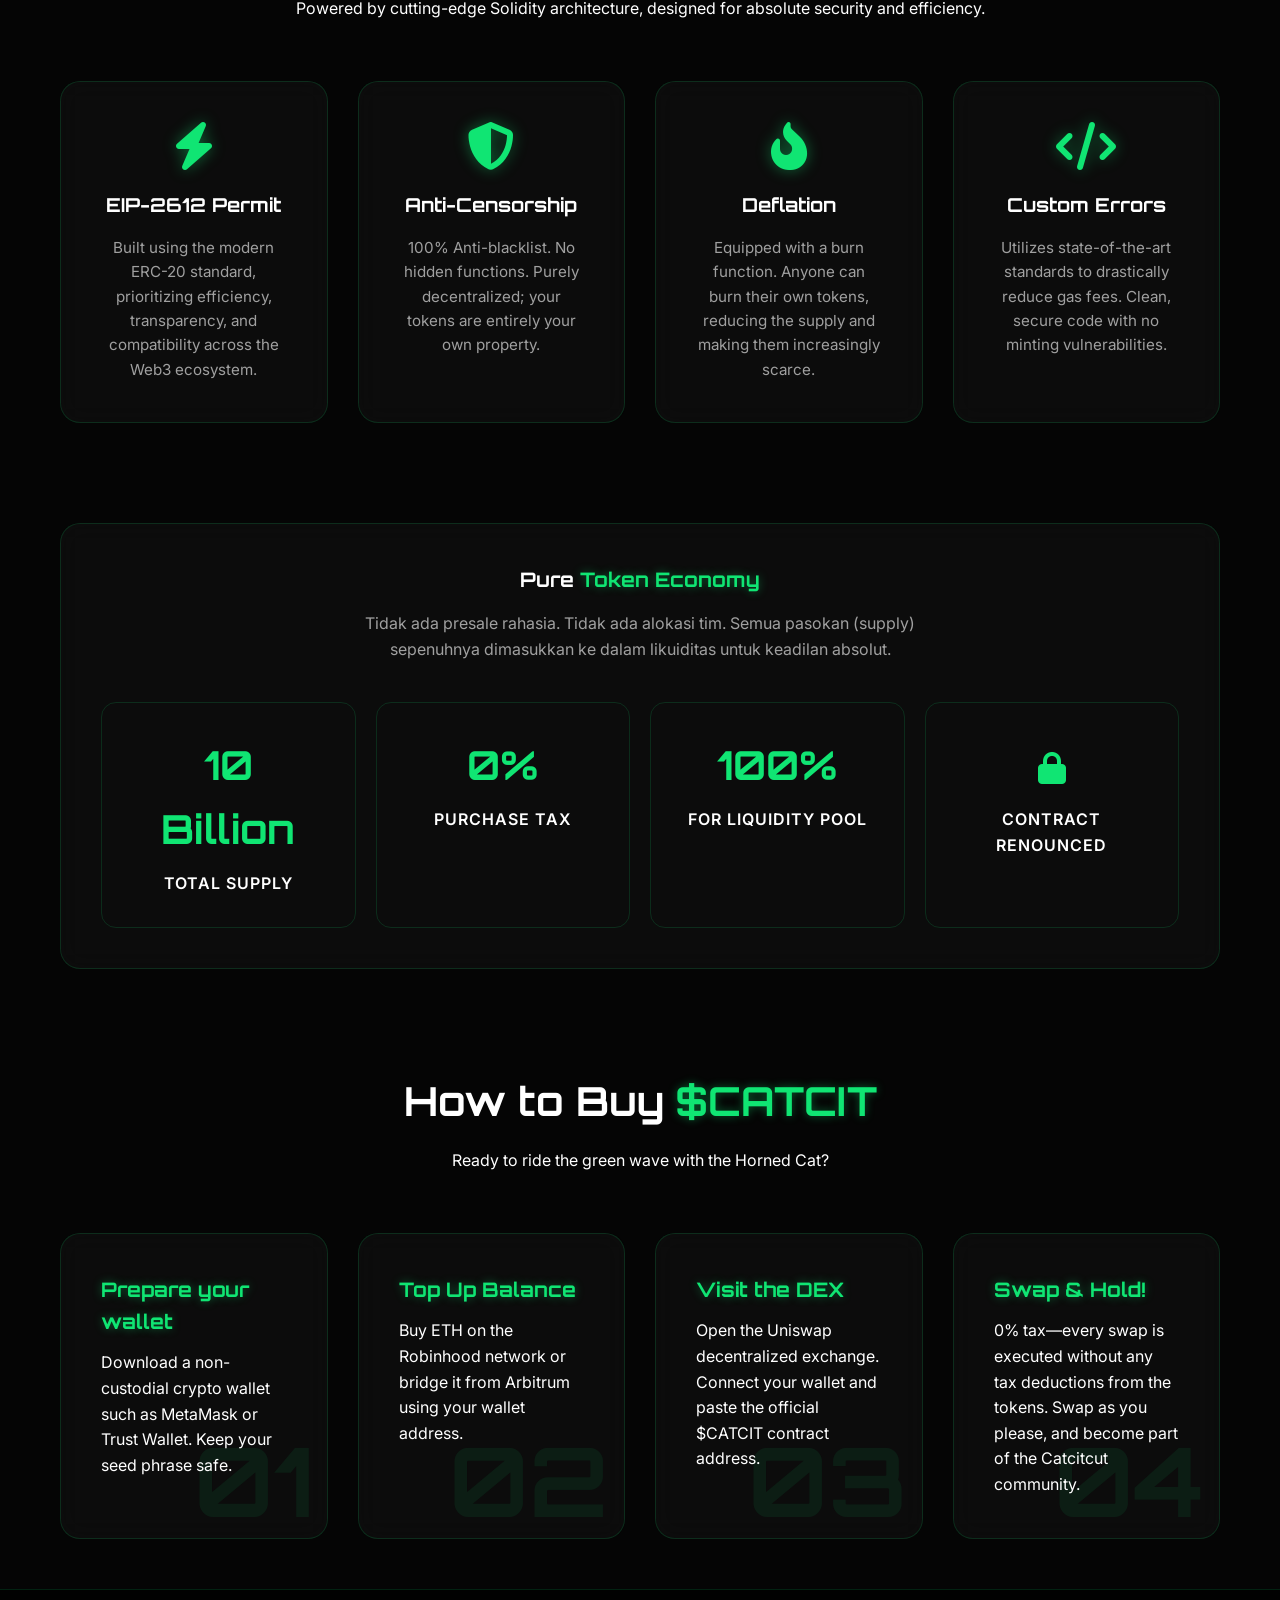
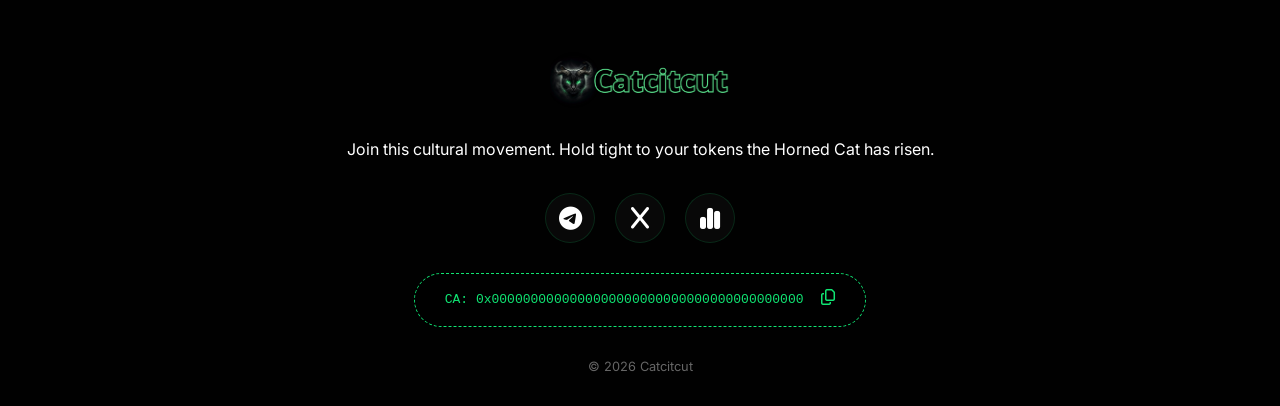
==== commit 3e22d0c7: "Update m.html" ====
--- a/m.html
+++ b/m.html
@@ -695,7 +695,7 @@
     <footer class="reveal">
         <div class="container">
             <img src="c.png" alt="Logo" style="height: 60px; margin-bottom: 20px;">
-            <p>Join this cultural movement. Hold tight to your tokens; the Horned Cat has risen.</p>
+            <p>Join this cultural movement. Hold tight to your tokens the Horned Cat has risen.</p>
             
             <div class="social-links">
                 <a href="#"><i class="fa-brands fa-telegram"></i></a>
